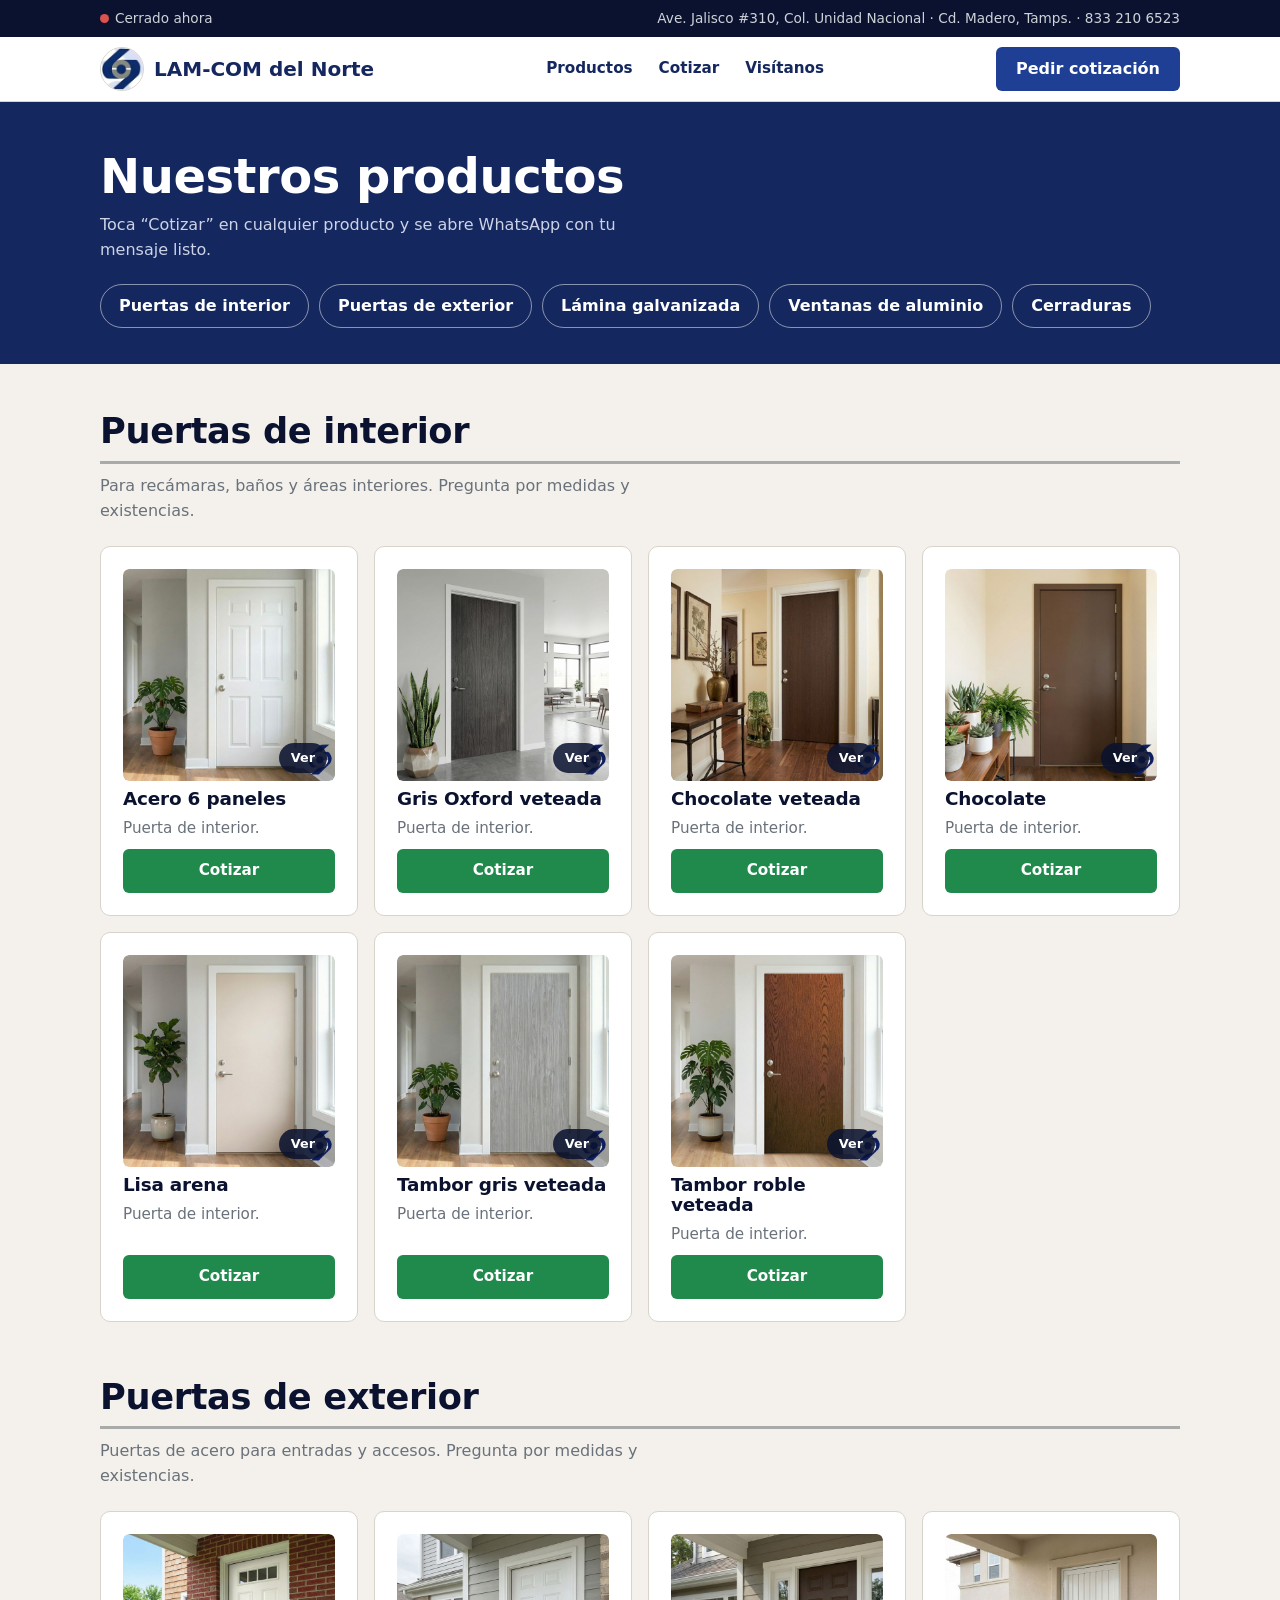
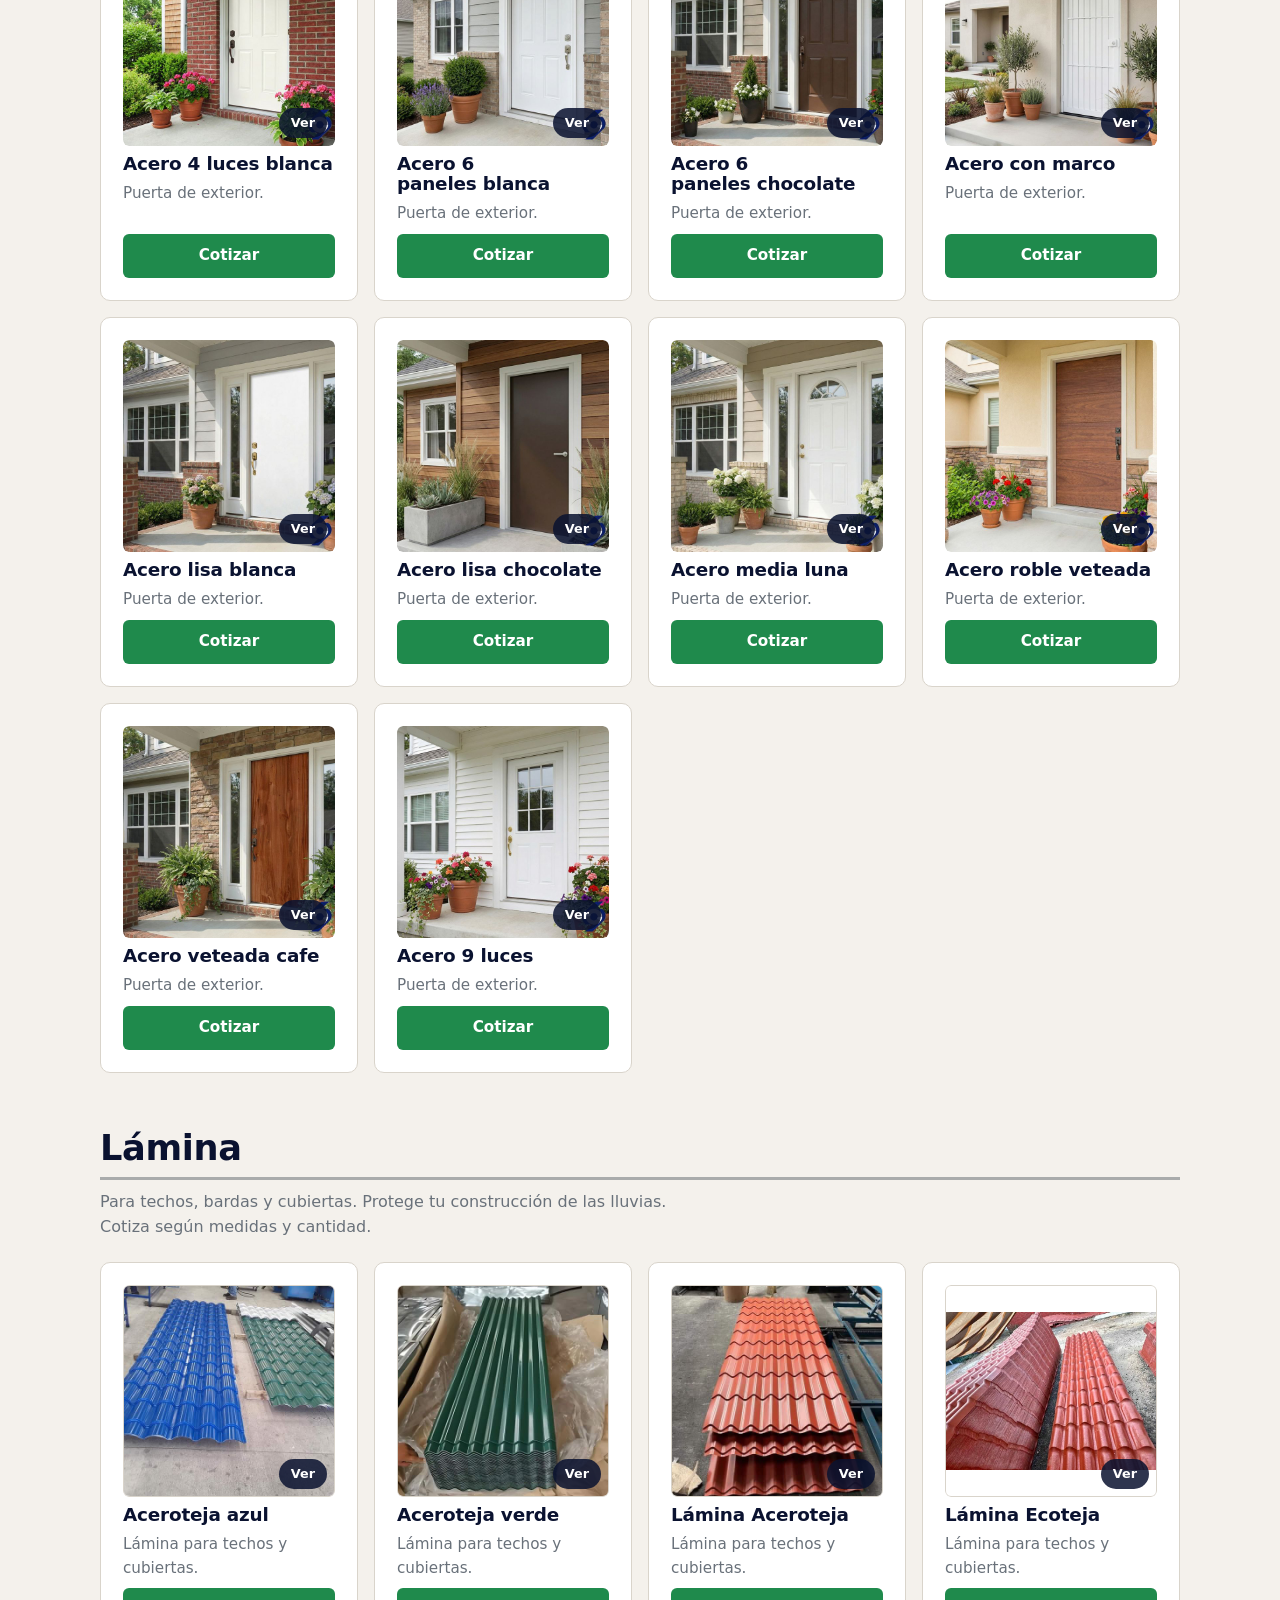
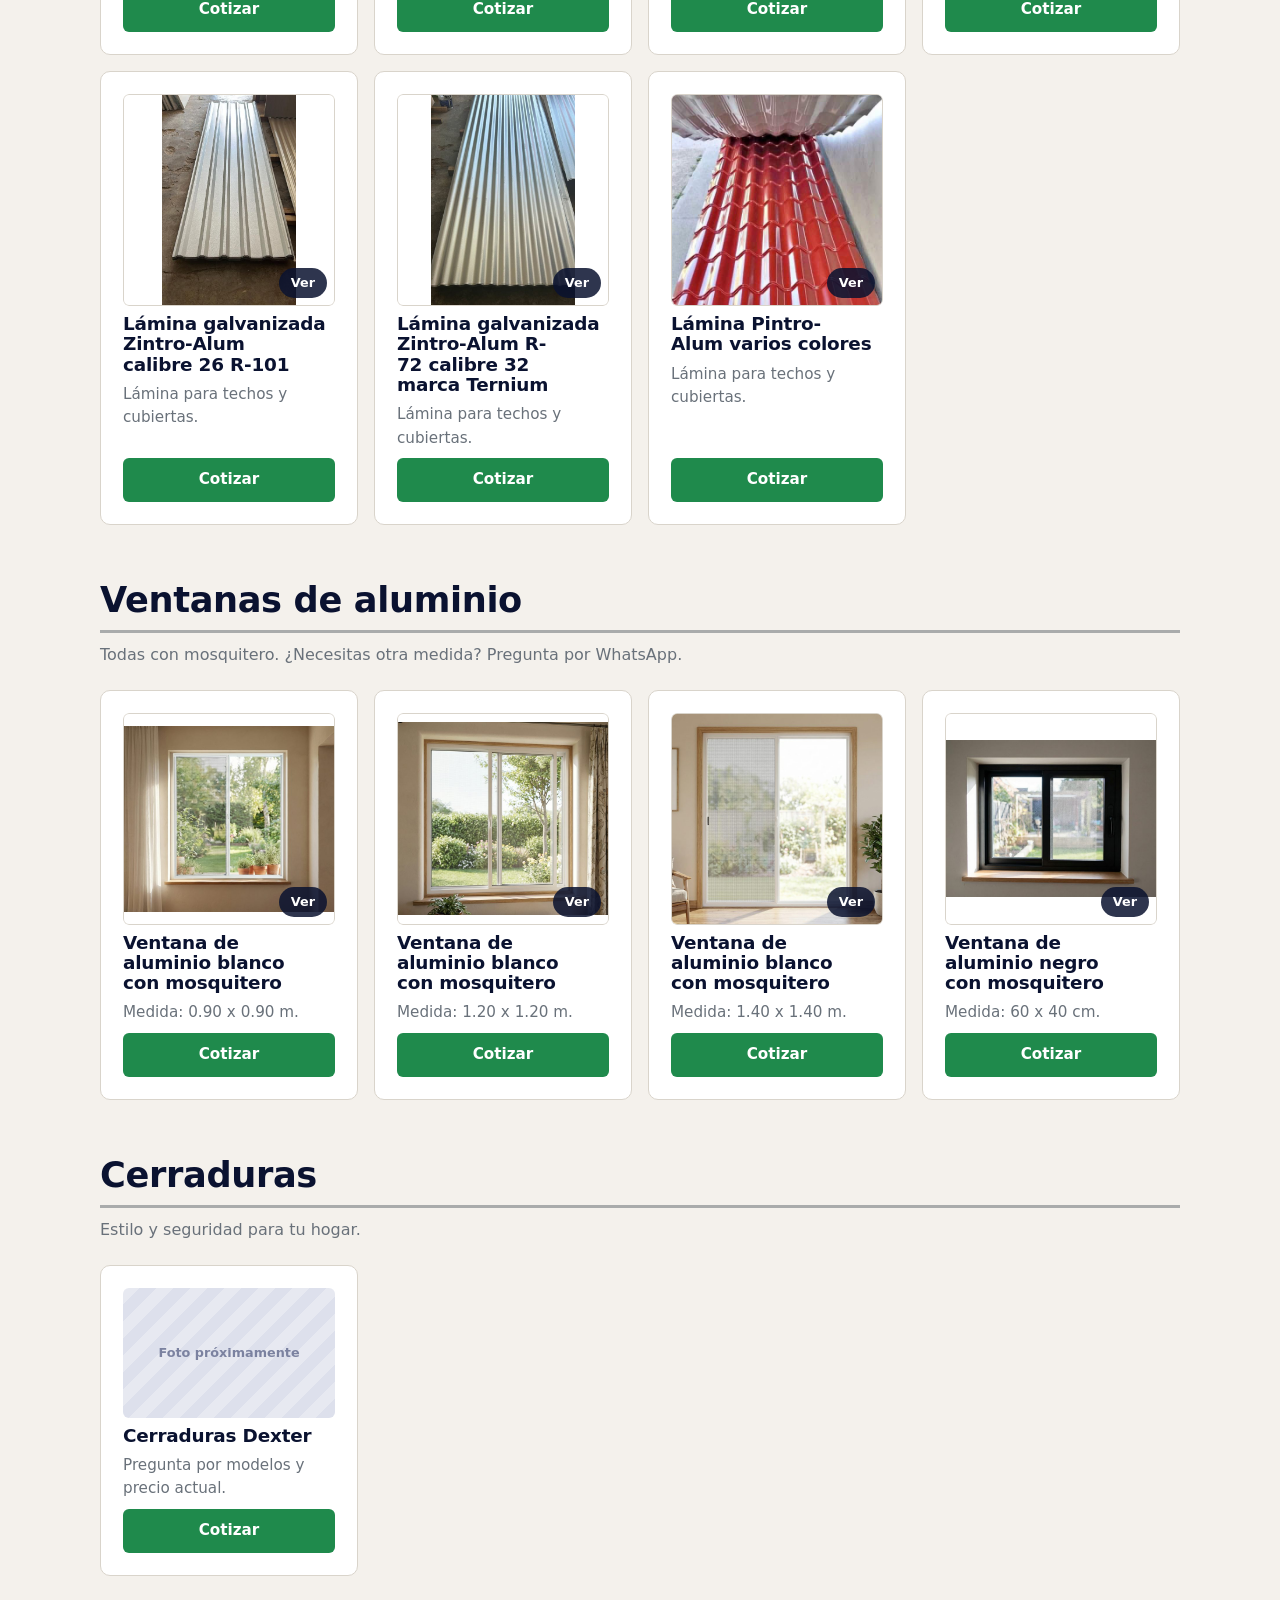
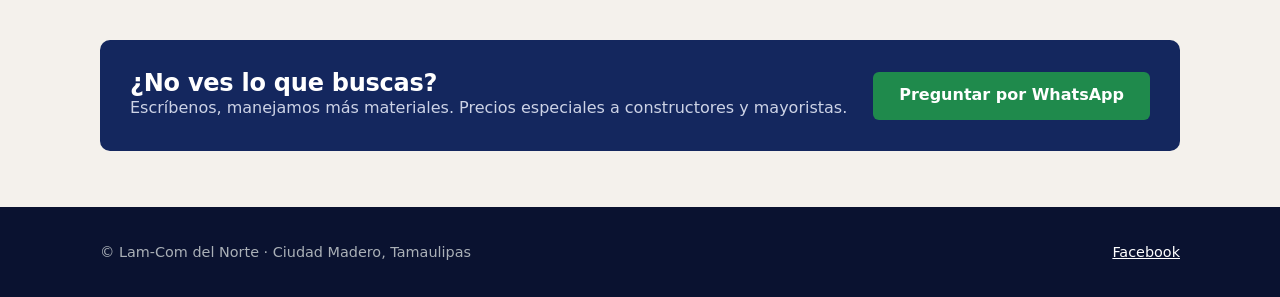
==== productos.html @ 5f3d5921 "Sitio Lam-Com del Norte" ====
<!DOCTYPE html>
<html lang="es">
<head>
<meta charset="utf-8">
<meta name="viewport" content="width=device-width, initial-scale=1">
<title>Productos | Lam-Com del Norte</title>
<meta name="theme-color" content="#14275e">
<link rel="icon" href="logo.jpg">
<link rel="stylesheet" href="style.css">
</head>
<body>
<div class="stick">
<div class="top"><div class="wrap">
  <span><span class="dot" id="dot"></span><span id="openTxt">Horario</span></span>
  <span>Ave. Jalisco #310, Col. Unidad Nacional · Cd. Madero, Tamps. · <a href="tel:+528332106523">833 210 6523</a></span>
</div></div>
<input type="checkbox" id="mt" class="mt" aria-hidden="true">
<header class="nav"><div class="wrap">
  <a class="logo" href="index.html"><img src="logo.jpg" alt="Logo Lam-Com del Norte"><span>LAM-COM del Norte</span></a>
  <label class="menu" for="mt" id="menu" role="button" tabindex="0" aria-label="Abrir menú">☰</label>
  <nav id="nav">
    <a href="productos.html">Productos</a>
    <a href="index.html#cotizar">Cotizar</a>
    <a href="index.html#visitanos">Visítanos</a>
  </nav>
  <a class="btn btn-or btn-sm" href="index.html#cotizar">Pedir cotización</a>
</div></header>
</div>
<main>
<div class="phead"><div class="wrap"><h1>Nuestros productos</h1><p>Toca “Cotizar” en cualquier producto y se abre WhatsApp con tu mensaje listo.</p><div class="chips"><a href="#puertas-interior">Puertas de interior</a><a href="#puertas-exterior">Puertas de exterior</a><a href="#lamina">Lámina galvanizada</a><a href="#ventanas">Ventanas de aluminio</a><a href="#cerraduras">Cerraduras</a></div></div></div>
<span id="puertas"></span>
<section class="cat" id="puertas-interior"><div class="wrap"><h2>Puertas de interior</h2><p>Para recámaras, baños y áreas interiores. Pregunta por medidas y existencias.</p><div class="items"><article class="it"><a class="zoom" href="img/interior-acero-6-paneles.jpg" aria-label="Ver foto grande"><img class="pic" src="img/interior-acero-6-paneles.jpg" alt="Puerta de interior Acero 6 paneles" loading="lazy" width="640" height="640"><span class="zoomtag">Ver</span></a><h3>Acero 6 paneles</h3><p>Puerta de interior.</p><a class="btn btn-wa" href="#" data-q="Puerta interior: Acero 6 paneles">Cotizar</a></article><article class="it"><a class="zoom" href="img/interior-gris-oxford-veteada.jpg" aria-label="Ver foto grande"><img class="pic" src="img/interior-gris-oxford-veteada.jpg" alt="Puerta de interior Gris Oxford veteada" loading="lazy" width="640" height="640"><span class="zoomtag">Ver</span></a><h3>Gris Oxford veteada</h3><p>Puerta de interior.</p><a class="btn btn-wa" href="#" data-q="Puerta interior: Gris Oxford veteada">Cotizar</a></article><article class="it"><a class="zoom" href="img/interior-chocolate-veteada.jpg" aria-label="Ver foto grande"><img class="pic" src="img/interior-chocolate-veteada.jpg" alt="Puerta de interior Chocolate veteada" loading="lazy" width="640" height="640"><span class="zoomtag">Ver</span></a><h3>Chocolate veteada</h3><p>Puerta de interior.</p><a class="btn btn-wa" href="#" data-q="Puerta interior: Chocolate veteada">Cotizar</a></article><article class="it"><a class="zoom" href="img/interior-chocolate.jpg" aria-label="Ver foto grande"><img class="pic" src="img/interior-chocolate.jpg" alt="Puerta de interior Chocolate" loading="lazy" width="640" height="640"><span class="zoomtag">Ver</span></a><h3>Chocolate</h3><p>Puerta de interior.</p><a class="btn btn-wa" href="#" data-q="Puerta interior: Chocolate">Cotizar</a></article><article class="it"><a class="zoom" href="img/interior-lisa-arena.jpg" aria-label="Ver foto grande"><img class="pic" src="img/interior-lisa-arena.jpg" alt="Puerta de interior Lisa arena" loading="lazy" width="640" height="640"><span class="zoomtag">Ver</span></a><h3>Lisa arena</h3><p>Puerta de interior.</p><a class="btn btn-wa" href="#" data-q="Puerta interior: Lisa arena">Cotizar</a></article><article class="it"><a class="zoom" href="img/interior-tambor-gris-veteada.jpg" aria-label="Ver foto grande"><img class="pic" src="img/interior-tambor-gris-veteada.jpg" alt="Puerta de interior Tambor gris veteada" loading="lazy" width="640" height="640"><span class="zoomtag">Ver</span></a><h3>Tambor gris veteada</h3><p>Puerta de interior.</p><a class="btn btn-wa" href="#" data-q="Puerta interior: Tambor gris veteada">Cotizar</a></article><article class="it"><a class="zoom" href="img/interior-tambor-roble-veteada.jpg" aria-label="Ver foto grande"><img class="pic" src="img/interior-tambor-roble-veteada.jpg" alt="Puerta de interior Tambor roble veteada" loading="lazy" width="640" height="640"><span class="zoomtag">Ver</span></a><h3>Tambor roble veteada</h3><p>Puerta de interior.</p><a class="btn btn-wa" href="#" data-q="Puerta interior: Tambor roble veteada">Cotizar</a></article></div></div></section>
<section class="cat" id="puertas-exterior"><div class="wrap"><h2>Puertas de exterior</h2><p>Puertas de acero para entradas y accesos. Pregunta por medidas y existencias.</p><div class="items"><article class="it"><a class="zoom" href="img/exterior-acero-4-luces-blanca.jpg" aria-label="Ver foto grande"><img class="pic" src="img/exterior-acero-4-luces-blanca.jpg" alt="Puerta de exterior Acero 4 luces blanca" loading="lazy" width="640" height="640"><span class="zoomtag">Ver</span></a><h3>Acero 4 luces blanca</h3><p>Puerta de exterior.</p><a class="btn btn-wa" href="#" data-q="Puerta exterior: Acero 4 luces blanca">Cotizar</a></article><article class="it"><a class="zoom" href="img/exterior-acero-6-paneles-blanca.jpg" aria-label="Ver foto grande"><img class="pic" src="img/exterior-acero-6-paneles-blanca.jpg" alt="Puerta de exterior Acero 6 paneles blanca" loading="lazy" width="640" height="640"><span class="zoomtag">Ver</span></a><h3>Acero 6 paneles blanca</h3><p>Puerta de exterior.</p><a class="btn btn-wa" href="#" data-q="Puerta exterior: Acero 6 paneles blanca">Cotizar</a></article><article class="it"><a class="zoom" href="img/exterior-acero-6-paneles-chocolate.jpg" aria-label="Ver foto grande"><img class="pic" src="img/exterior-acero-6-paneles-chocolate.jpg" alt="Puerta de exterior Acero 6 paneles chocolate" loading="lazy" width="640" height="640"><span class="zoomtag">Ver</span></a><h3>Acero 6 paneles chocolate</h3><p>Puerta de exterior.</p><a class="btn btn-wa" href="#" data-q="Puerta exterior: Acero 6 paneles chocolate">Cotizar</a></article><article class="it"><a class="zoom" href="img/exterior-acero-con-marco.jpg" aria-label="Ver foto grande"><img class="pic" src="img/exterior-acero-con-marco.jpg" alt="Puerta de exterior Acero con marco" loading="lazy" width="640" height="640"><span class="zoomtag">Ver</span></a><h3>Acero con marco</h3><p>Puerta de exterior.</p><a class="btn btn-wa" href="#" data-q="Puerta exterior: Acero con marco">Cotizar</a></article><article class="it"><a class="zoom" href="img/exterior-acero-lisa-blanca.jpg" aria-label="Ver foto grande"><img class="pic" src="img/exterior-acero-lisa-blanca.jpg" alt="Puerta de exterior Acero lisa blanca" loading="lazy" width="640" height="640"><span class="zoomtag">Ver</span></a><h3>Acero lisa blanca</h3><p>Puerta de exterior.</p><a class="btn btn-wa" href="#" data-q="Puerta exterior: Acero lisa blanca">Cotizar</a></article><article class="it"><a class="zoom" href="img/exterior-acero-lisa-chocolate.jpg" aria-label="Ver foto grande"><img class="pic" src="img/exterior-acero-lisa-chocolate.jpg" alt="Puerta de exterior Acero lisa chocolate" loading="lazy" width="640" height="640"><span class="zoomtag">Ver</span></a><h3>Acero lisa chocolate</h3><p>Puerta de exterior.</p><a class="btn btn-wa" href="#" data-q="Puerta exterior: Acero lisa chocolate">Cotizar</a></article><article class="it"><a class="zoom" href="img/exterior-acero-media-luna.jpg" aria-label="Ver foto grande"><img class="pic" src="img/exterior-acero-media-luna.jpg" alt="Puerta de exterior Acero media luna" loading="lazy" width="640" height="640"><span class="zoomtag">Ver</span></a><h3>Acero media luna</h3><p>Puerta de exterior.</p><a class="btn btn-wa" href="#" data-q="Puerta exterior: Acero media luna">Cotizar</a></article><article class="it"><a class="zoom" href="img/exterior-acero-roble-veteada.jpg" aria-label="Ver foto grande"><img class="pic" src="img/exterior-acero-roble-veteada.jpg" alt="Puerta de exterior Acero roble veteada" loading="lazy" width="640" height="640"><span class="zoomtag">Ver</span></a><h3>Acero roble veteada</h3><p>Puerta de exterior.</p><a class="btn btn-wa" href="#" data-q="Puerta exterior: Acero roble veteada">Cotizar</a></article><article class="it"><a class="zoom" href="img/exterior-acero-veteada-cafe.jpg" aria-label="Ver foto grande"><img class="pic" src="img/exterior-acero-veteada-cafe.jpg" alt="Puerta de exterior Acero veteada cafe" loading="lazy" width="640" height="640"><span class="zoomtag">Ver</span></a><h3>Acero veteada cafe</h3><p>Puerta de exterior.</p><a class="btn btn-wa" href="#" data-q="Puerta exterior: Acero veteada cafe">Cotizar</a></article><article class="it"><a class="zoom" href="img/exterior-acero-9-luces.jpg" aria-label="Ver foto grande"><img class="pic" src="img/exterior-acero-9-luces.jpg" alt="Puerta de exterior Acero 9 luces" loading="lazy" width="640" height="640"><span class="zoomtag">Ver</span></a><h3>Acero 9 luces</h3><p>Puerta de exterior.</p><a class="btn btn-wa" href="#" data-q="Puerta exterior: Acero 9 luces">Cotizar</a></article></div></div></section>
<section class="cat" id="lamina"><div class="wrap"><h2>Lámina</h2><p>Para techos, bardas y cubiertas. Protege tu construcción de las lluvias. Cotiza según medidas y cantidad.</p><div class="items"><article class="it"><a class="zoom" href="img/lamina-aceroteja-azul.jpg" aria-label="Ver foto grande"><img class="pic fit" src="img/lamina-aceroteja-azul.jpg" alt="Aceroteja azul" loading="lazy"><span class="zoomtag">Ver</span></a><h3>Aceroteja azul</h3><p>Lámina para techos y cubiertas.</p><a class="btn btn-wa" href="#" data-q="Aceroteja azul">Cotizar</a></article><article class="it"><a class="zoom" href="img/lamina-aceroteja-verde.jpg" aria-label="Ver foto grande"><img class="pic fit" src="img/lamina-aceroteja-verde.jpg" alt="Aceroteja verde" loading="lazy"><span class="zoomtag">Ver</span></a><h3>Aceroteja verde</h3><p>Lámina para techos y cubiertas.</p><a class="btn btn-wa" href="#" data-q="Aceroteja verde">Cotizar</a></article><article class="it"><a class="zoom" href="img/lamina-lamina-aceroteja.jpg" aria-label="Ver foto grande"><img class="pic fit" src="img/lamina-lamina-aceroteja.jpg" alt="Lámina Aceroteja" loading="lazy"><span class="zoomtag">Ver</span></a><h3>Lámina Aceroteja</h3><p>Lámina para techos y cubiertas.</p><a class="btn btn-wa" href="#" data-q="Lámina Aceroteja">Cotizar</a></article><article class="it"><a class="zoom" href="img/lamina-lamina-ecoteja.jpg" aria-label="Ver foto grande"><img class="pic fit" src="img/lamina-lamina-ecoteja.jpg" alt="Lámina Ecoteja" loading="lazy"><span class="zoomtag">Ver</span></a><h3>Lámina Ecoteja</h3><p>Lámina para techos y cubiertas.</p><a class="btn btn-wa" href="#" data-q="Lámina Ecoteja">Cotizar</a></article><article class="it"><a class="zoom" href="img/lamina-galvanizada-zintro-alum-cal-26-r101.jpg" aria-label="Ver foto grande"><img class="pic fit" src="img/lamina-galvanizada-zintro-alum-cal-26-r101.jpg" alt="Lámina galvanizada Zintro-Alum calibre 26 R-101" loading="lazy"><span class="zoomtag">Ver</span></a><h3>Lámina galvanizada Zintro-Alum calibre 26 R-101</h3><p>Lámina para techos y cubiertas.</p><a class="btn btn-wa" href="#" data-q="Lámina galvanizada Zintro-Alum calibre 26 R-101">Cotizar</a></article><article class="it"><a class="zoom" href="img/lamina-galvanizada-zintro-alum-r72-cal-32-ternium.jpg" aria-label="Ver foto grande"><img class="pic fit" src="img/lamina-galvanizada-zintro-alum-r72-cal-32-ternium.jpg" alt="Lámina galvanizada Zintro-Alum R-72 calibre 32 marca Ternium" loading="lazy"><span class="zoomtag">Ver</span></a><h3>Lámina galvanizada Zintro-Alum R-72 calibre 32 marca Ternium</h3><p>Lámina para techos y cubiertas.</p><a class="btn btn-wa" href="#" data-q="Lámina galvanizada Zintro-Alum R-72 calibre 32 marca Ternium">Cotizar</a></article><article class="it"><a class="zoom" href="img/lamina-pintro-alum-varios-colores.jpg" aria-label="Ver foto grande"><img class="pic fit" src="img/lamina-pintro-alum-varios-colores.jpg" alt="Lámina Pintro-Alum varios colores" loading="lazy"><span class="zoomtag">Ver</span></a><h3>Lámina Pintro-Alum varios colores</h3><p>Lámina para techos y cubiertas.</p><a class="btn btn-wa" href="#" data-q="Lámina Pintro-Alum varios colores">Cotizar</a></article></div></div></section>
<section class="cat" id="ventanas"><div class="wrap"><h2>Ventanas de aluminio</h2><p>Todas con mosquitero. ¿Necesitas otra medida? Pregunta por WhatsApp.</p><div class="items"><article class="it"><a class="zoom" href="img/ventana-blanco-090.jpg" aria-label="Ver foto grande"><img class="pic fit" src="img/ventana-blanco-090.jpg" alt="Ventana de aluminio blanco con mosquitero 0.90 x 0.90 m" loading="lazy"><span class="zoomtag">Ver</span></a><h3>Ventana de aluminio blanco con mosquitero</h3><p>Medida: 0.90 x 0.90 m.</p><a class="btn btn-wa" href="#" data-q="Ventana de aluminio blanco con mosquitero (0.90 x 0.90 m)">Cotizar</a></article><article class="it"><a class="zoom" href="img/ventana-blanco-120.jpg" aria-label="Ver foto grande"><img class="pic fit" src="img/ventana-blanco-120.jpg" alt="Ventana de aluminio blanco con mosquitero 1.20 x 1.20 m" loading="lazy"><span class="zoomtag">Ver</span></a><h3>Ventana de aluminio blanco con mosquitero</h3><p>Medida: 1.20 x 1.20 m.</p><a class="btn btn-wa" href="#" data-q="Ventana de aluminio blanco con mosquitero (1.20 x 1.20 m)">Cotizar</a></article><article class="it"><a class="zoom" href="img/ventana-blanco-140.jpg" aria-label="Ver foto grande"><img class="pic fit" src="img/ventana-blanco-140.jpg" alt="Ventana de aluminio blanco con mosquitero 1.40 x 1.40 m" loading="lazy"><span class="zoomtag">Ver</span></a><h3>Ventana de aluminio blanco con mosquitero</h3><p>Medida: 1.40 x 1.40 m.</p><a class="btn btn-wa" href="#" data-q="Ventana de aluminio blanco con mosquitero (1.40 x 1.40 m)">Cotizar</a></article><article class="it"><a class="zoom" href="img/ventana-negro-60x40.jpg" aria-label="Ver foto grande"><img class="pic fit" src="img/ventana-negro-60x40.jpg" alt="Ventana de aluminio negro con mosquitero 60 x 40 cm" loading="lazy"><span class="zoomtag">Ver</span></a><h3>Ventana de aluminio negro con mosquitero</h3><p>Medida: 60 x 40 cm.</p><a class="btn btn-wa" href="#" data-q="Ventana de aluminio negro con mosquitero (60 x 40 cm)">Cotizar</a></article></div></div></section>
<section class="cat" id="cerraduras"><div class="wrap"><h2>Cerraduras</h2><p>Estilo y seguridad para tu hogar.</p><div class="items"><article class="it"><div class="ph">Foto próximamente</div><h3>Cerraduras Dexter</h3><p>Pregunta por modelos y precio actual.</p><a class="btn btn-wa" href="#" data-q="cerraduras Dexter">Cotizar</a></article></div></div></section>

<div class="wrap"><div class="callout"><div><h2>¿No ves lo que buscas?</h2><p style="color:#cdd3e6">Escríbenos, manejamos más materiales. Precios especiales a constructores y mayoristas.</p></div><a class="btn btn-wa" href="#" data-q="un material que no vi en la página">Preguntar por WhatsApp</a></div></div>
</main>
<footer><div class="wrap"><span>© Lam-Com del Norte · Ciudad Madero, Tamaulipas</span><span><a href="https://www.facebook.com/LamComDelNorte" target="_blank" rel="noopener">Facebook</a></span></div></footer>
<a class="btn btn-wa fab" href="#" data-q="material">WhatsApp</a>
<script>
const WA="528332106523";
const wa=t=>`https://wa.me/${WA}?text=${encodeURIComponent(t)}`;
const mt=document.getElementById("mt");document.querySelectorAll("#nav a").forEach(l=>l.onclick=()=>{mt.checked=false});
(function(){const H=[null,[8.5,18.5],[8.5,18.5],[8.5,18.5],[8.5,18.5],[8.5,18.5],[8,15.5]];
const now=new Date(new Date().toLocaleString("en-US",{timeZone:"America/Matamoros"}));
const a=H[now.getDay()],t=now.getHours()+now.getMinutes()/60,open=a&&t>=a[0]&&t<a[1];
document.getElementById("dot").className="dot "+(open?"on":"off");
document.getElementById("openTxt").textContent=open?"Abierto ahora":"Cerrado ahora";})();
document.querySelectorAll("[data-q]").forEach(b=>b.href=wa("Hola, me gustaría cotizar: "+b.dataset.q+"."));
</script>
<div class="lb" id="lb" hidden role="dialog" aria-modal="true" aria-label="Detalle del producto">
  <div class="lb-box">
    <button class="lb-x" id="lbx" aria-label="Cerrar">✕</button>
    <button class="lb-n lb-p" id="lbp" aria-label="Anterior">‹</button>
    <img id="lbi" alt="">
    <button class="lb-n lb-nx" id="lbn" aria-label="Siguiente">›</button>
    <div class="lb-info"><h3 id="lbt"></h3><p id="lbd"></p><a class="btn btn-wa" id="lbq" href="#">Cotizar por WhatsApp</a></div>
  </div>
</div>
<script>
(function(){
const cards=[...document.querySelectorAll(".it")].filter(c=>c.querySelector(".zoom")),lb=document.getElementById("lb");let i=0;
const show=n=>{i=(n+cards.length)%cards.length;const c=cards[i],img=c.querySelector("img");
  document.getElementById("lbi").src=img.src;document.getElementById("lbi").alt=img.alt;
  document.getElementById("lbt").textContent=c.querySelector("h3").textContent;
  document.getElementById("lbd").textContent=c.querySelector("p").textContent;
  document.getElementById("lbq").href=c.querySelector(".btn").href;lb.hidden=false;document.body.style.overflow="hidden";};
const close=()=>{lb.hidden=true;document.body.style.overflow=""};
cards.forEach((c,n)=>{c.querySelector(".zoom").addEventListener("click",e=>{e.preventDefault();show(n)});c.querySelector("h3").style.cursor="pointer";c.querySelector("h3").addEventListener("click",()=>show(n))});
document.getElementById("lbx").onclick=close;document.getElementById("lbp").onclick=()=>show(i-1);document.getElementById("lbn").onclick=()=>show(i+1);
lb.addEventListener("click",e=>{if(e.target===lb)close()});
document.addEventListener("keydown",e=>{if(lb.hidden)return;if(e.key==="Escape")close();if(e.key==="ArrowLeft")show(i-1);if(e.key==="ArrowRight")show(i+1)});
})();
</script>
</body>
</html>
---- style.css ----
:root{
  --ink:#0a1230; --steel:#14275e; --steel-2:#1d3a86; --paper:#f4f1ec; --white:#fff;
  --orange:#1f3f94; --orange-d:#162f75; --silver:#a9abab; --muted:#69717a; --line:#d9d4cb; --green:#1f8a4c;
  --font:"Bahnschrift","Segoe UI Semibold","Trebuchet MS",system-ui,sans-serif;
  --body:"Segoe UI",system-ui,-apple-system,Roboto,sans-serif;
}
*{box-sizing:border-box;margin:0;padding:0}
html{scroll-behavior:smooth}
body{font-family:var(--body);color:var(--ink);background:var(--paper);line-height:1.55;-webkit-font-smoothing:antialiased}
a{color:inherit}
.wrap{max-width:1120px;margin:0 auto;padding:0 20px}
h1,h2,h3{font-family:var(--font);line-height:1.1;letter-spacing:-.01em;text-wrap:balance}
:focus-visible{outline:3px solid var(--orange);outline-offset:3px}

/* barra superior */
.top{background:var(--ink);color:#cfd3d8;font-size:.85rem}
.top .wrap{display:flex;justify-content:space-between;gap:12px;padding-top:8px;padding-bottom:8px;flex-wrap:wrap}
.top a{text-decoration:none}
.dot{display:inline-block;width:9px;height:9px;border-radius:50%;background:#888;margin-right:6px}
.dot.on{background:#35c76f}.dot.off{background:#d9534f}

.stick{position:sticky;top:0;z-index:20}
header.nav{position:relative;background:var(--white);border-bottom:1px solid var(--line)}
.nav .wrap{display:flex;align-items:center;justify-content:space-between;height:64px}
.logo{font-family:var(--font);font-weight:800;font-size:1.25rem;text-decoration:none;display:flex;align-items:center;gap:10px}
.logo img{width:44px;height:44px;border-radius:50%;object-fit:cover;border:1px solid var(--line)}
.logo span{color:var(--steel)}
.nav nav{display:flex;gap:26px}
.nav nav a{text-decoration:none;font-weight:600;font-size:.95rem;color:var(--steel)}
.nav nav a:hover{color:var(--orange)}
.btn{display:inline-flex;align-items:center;justify-content:center;gap:8px;min-height:48px;padding:0 24px;border-radius:6px;font-weight:700;text-decoration:none;border:2px solid transparent;cursor:pointer;font-size:1rem;font-family:var(--body);transition:transform .15s,background .15s}
.btn:hover{transform:translateY(-2px)}
.btn-or{background:var(--orange);color:#fff}.btn-or:hover{background:var(--orange-d)}
.btn-wa{background:var(--green);color:#fff}
.btn-ghost{border-color:#fff;color:#fff}
.btn-sm{min-height:44px;padding:0 18px}
.mt{position:absolute;opacity:0;pointer-events:none}
.menu{display:none;align-items:center;justify-content:center;background:none;border:0;font-size:1.7rem;min-width:44px;min-height:44px;cursor:pointer}

/* hero */
.hero{background:var(--steel);color:#fff;position:relative;overflow:hidden}
.hero::before{content:"";position:absolute;inset:0;background:
  repeating-linear-gradient(90deg,transparent 0 46px,rgba(255,255,255,.05) 46px 48px)}
.hero .wrap{position:relative;display:grid;grid-template-columns:1.15fr .85fr;gap:40px;align-items:center;padding-top:72px;padding-bottom:72px}
.eyebrow{color:#b9c4ea;font-weight:700;letter-spacing:.12em;text-transform:uppercase;font-size:.8rem;margin-bottom:14px}
.hero h1{font-size:clamp(2.2rem,5.2vw,3.7rem);font-weight:800}
.hero h1 em{font-style:normal;color:#c9cbcc}
.hero p.lead{margin:18px 0 28px;font-size:1.12rem;color:#d6dadf;max-width:46ch}
.cta{display:flex;gap:12px;flex-wrap:wrap}
.card-info{background:var(--white);color:var(--ink);border-radius:10px;padding:26px;box-shadow:0 20px 50px rgba(0,0,0,.35)}
.card-info h2{font-size:1.2rem;margin-bottom:6px}
.card-info .status{font-weight:700;margin-bottom:14px}
.hrs{list-style:none;font-size:.95rem}
.hrs li{display:flex;justify-content:space-between;padding:7px 0;border-bottom:1px dashed var(--line)}
.hrs li.today{font-weight:800;color:var(--orange-d)}
.hrs li:last-child{border:0}

/* franja mayoreo */
.band{background:var(--orange);color:#fff;border-top:4px solid var(--silver)}
.band .wrap{display:flex;justify-content:space-between;align-items:center;gap:20px;padding-top:20px;padding-bottom:20px;flex-wrap:wrap}
.band strong{font-family:var(--font);font-size:1.25rem}

section{padding:76px 0;scroll-margin-top:110px}
.sec-h{max-width:640px;margin-bottom:38px}
.sec-h h2{font-size:clamp(1.8rem,3.6vw,2.5rem)}
.sec-h p{color:var(--muted);margin-top:10px}

/* productos */
.prods{display:grid;grid-template-columns:repeat(6,1fr);gap:16px}
.p{background:var(--white);border:1px solid var(--line);border-radius:10px;padding:26px;display:flex;flex-direction:column;gap:10px;transition:box-shadow .2s,transform .2s}
.p:hover{box-shadow:0 14px 30px rgba(0,0,0,.1);transform:translateY(-3px)}
.p h3{font-size:1.35rem}
.p p{color:var(--muted);font-size:.97rem}
.p .tag{margin-top:auto;font-weight:700;color:var(--orange-d);font-size:.9rem}
.p.big{grid-column:span 3;background:var(--steel);color:#fff;border:0}
.p.big p{color:#cdd2d8}.p.big .tag{color:#c9d3f2}
.p.mid{grid-column:span 3}
.p.sm{grid-column:span 2}

/* cotizador */
.quote{background:var(--ink);color:#fff}
.quote .grid{display:grid;grid-template-columns:1fr 1fr;gap:48px;align-items:start}
.quote h2{font-size:clamp(1.8rem,3.6vw,2.5rem)}
.quote p.s{color:#b9bfc6;margin-top:12px;max-width:42ch}
form{background:var(--white);color:var(--ink);padding:26px;border-radius:10px;display:grid;gap:14px}
label{font-weight:700;font-size:.9rem;display:grid;gap:6px}
input,select,textarea{font:inherit;padding:12px;border:1.5px solid var(--line);border-radius:6px;min-height:46px;background:#fff;width:100%}
textarea{resize:vertical;min-height:90px}
input:focus,select:focus,textarea:focus{border-color:var(--orange);outline:none}
.note{font-size:.82rem;color:var(--muted)}

/* ubicación */
.loc{display:grid;grid-template-columns:.9fr 1.1fr;gap:34px}
.loc address{font-style:normal;font-size:1.1rem;margin:14px 0}
.loc .lines a{display:block;font-family:var(--font);font-size:1.5rem;font-weight:700;text-decoration:none;color:var(--orange-d)}
.map{border-radius:10px;overflow:hidden;border:1px solid var(--line);min-height:320px;background:#e5e1d8}
.map iframe{width:100%;height:100%;min-height:320px;border:0;display:block}

footer{background:var(--ink);color:#aab0b7;padding:34px 0;font-size:.9rem}
footer .wrap{display:flex;justify-content:space-between;gap:16px;flex-wrap:wrap}
footer a{color:#fff}

.fab{position:fixed;right:16px;bottom:16px;z-index:30;display:none}

@media (max-width:860px){
  .nav nav{display:none;position:absolute;top:100%;left:0;right:0;background:#fff;flex-direction:column;gap:0;border-bottom:1px solid var(--line)}
  .nav nav.open,#mt:checked ~ .nav nav{display:flex}
  .nav nav a{padding:16px 20px;border-top:1px solid var(--line)}
  .menu{display:flex}
  .nav .btn-sm{display:none}
  .hero .wrap,.quote .grid,.loc{grid-template-columns:1fr}
  .hero .wrap{padding-top:44px;padding-bottom:44px}
  .p.big,.p.mid,.p.sm{grid-column:span 6}
  section{padding:54px 0}
  .fab{display:block}
  .top .wrap>span:last-child{display:none}
  section{scroll-margin-top:100px}
  body{padding-bottom:70px}
}
@media (prefers-reduced-motion:reduce){*{transition:none!important;scroll-behavior:auto!important}}

/* página de productos */
.phead{background:var(--steel);color:#fff;padding:48px 0 36px}
.phead h1{font-size:clamp(2rem,5vw,3rem)}
.phead p{color:#cdd3e6;margin-top:10px;max-width:56ch}
.chips{display:flex;gap:10px;flex-wrap:wrap;margin-top:22px}
.chips a{min-height:44px;display:inline-flex;align-items:center;padding:0 18px;border:1.5px solid rgba(255,255,255,.5);border-radius:99px;color:#fff;text-decoration:none;font-weight:600}
.chips a:hover{background:#fff;color:var(--steel)}
.cat{padding:48px 0 8px;scroll-margin-top:110px}
.cat h2{font-size:clamp(1.6rem,3.4vw,2.2rem);margin-bottom:6px;padding-bottom:10px;border-bottom:3px solid var(--silver)}
.cat>.wrap>p{color:var(--muted);margin:10px 0 22px;max-width:60ch}
.items{display:grid;grid-template-columns:repeat(auto-fill,minmax(250px,1fr));gap:16px}
.it{background:#fff;border:1px solid var(--line);border-radius:10px;padding:22px;display:flex;flex-direction:column;gap:8px}
.it h3{font-size:1.15rem}
.it p{color:var(--muted);font-size:.95rem}
.it .btn{margin-top:auto;min-height:44px;font-size:.95rem}
.ph{height:130px;border-radius:6px;background:repeating-linear-gradient(135deg,#e7e9f1 0 12px,#dde0ec 12px 24px);display:grid;place-items:center;color:#7b82a0;font-size:.8rem;font-weight:600}
.callout{margin:56px 0;background:var(--steel);color:#fff;border-radius:10px;padding:30px;display:flex;justify-content:space-between;gap:18px;align-items:center;flex-wrap:wrap}
.callout h2{font-size:1.5rem}
a.p{text-decoration:none;color:inherit}

.pic{width:100%;height:auto;aspect-ratio:1/1;object-fit:cover;border-radius:6px;background:#e7e9f1;display:block}

@media(min-width:861px){.prods .p.sm{grid-column:span 3}}
.pic.fit{object-fit:contain;background:#fff;border:1px solid var(--line)}

.zoom{position:relative;display:block;border-radius:6px;overflow:hidden;cursor:zoom-in}
.zoomtag{position:absolute;right:8px;bottom:8px;background:rgba(10,18,48,.85);color:#fff;font-size:.8rem;font-weight:700;padding:5px 12px;border-radius:99px}
.zoom:hover .pic{transform:scale(1.04)}.pic{transition:transform .25s}
.it h3:hover{color:var(--orange)}
.lb{position:fixed;inset:0;z-index:100;background:rgba(6,10,28,.88);display:flex;align-items:center;justify-content:center;padding:14px}
.lb[hidden]{display:none}
.lb-box{position:relative;background:#fff;border-radius:12px;max-width:560px;width:100%;max-height:94vh;overflow:auto;display:grid}
.lb-box img{width:100%;max-height:60vh;object-fit:contain;background:#fff;display:block}
.lb-info{padding:18px 20px 22px;display:grid;gap:8px;border-top:1px solid var(--line)}
.lb-info h3{font-size:1.3rem}.lb-info p{color:var(--muted)}
.lb-x{position:absolute;top:10px;right:10px;z-index:2;width:44px;height:44px;border-radius:50%;border:0;background:var(--steel);color:#fff;font-size:1.1rem;cursor:pointer}
.lb-n{position:absolute;top:calc(30vh - 24px);z-index:2;width:44px;height:48px;border:0;background:rgba(20,39,94,.85);color:#fff;font-size:1.8rem;cursor:pointer;border-radius:8px}
.lb-p{left:8px}.lb-nx{right:8px}
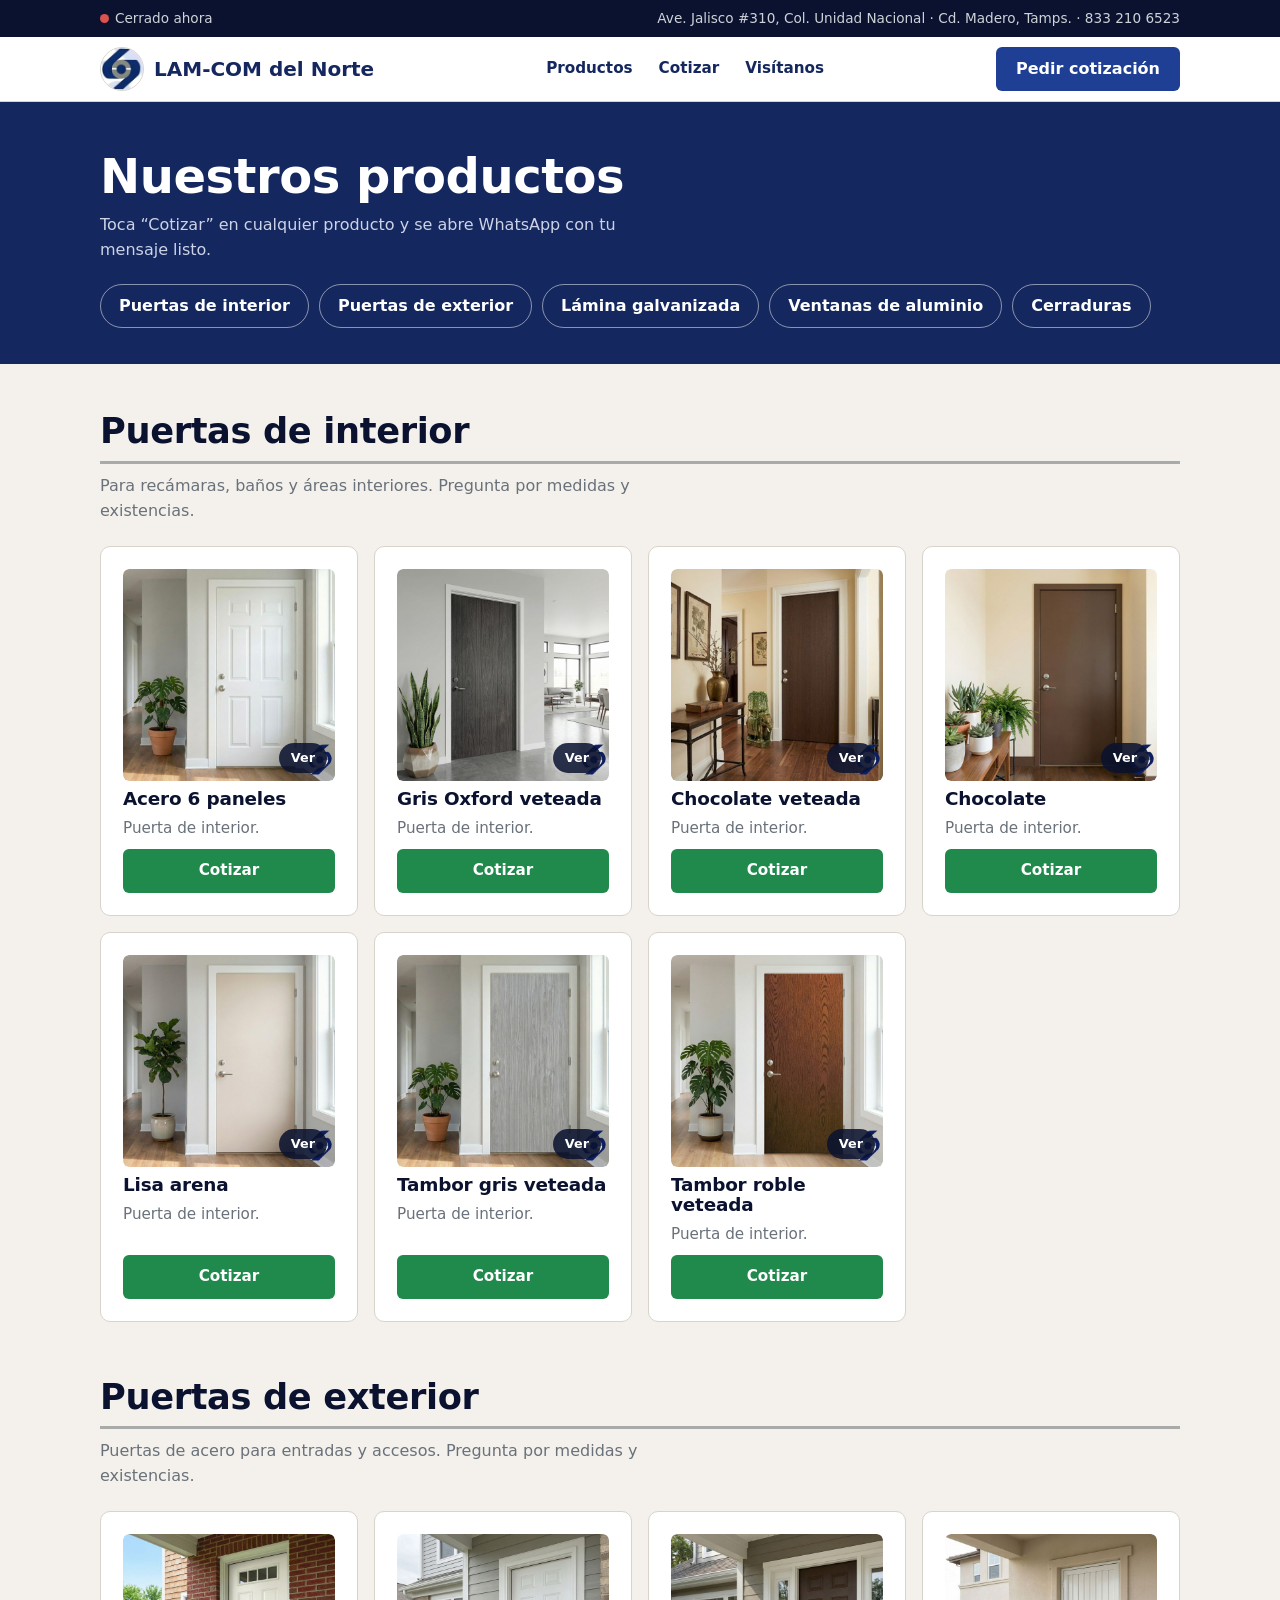
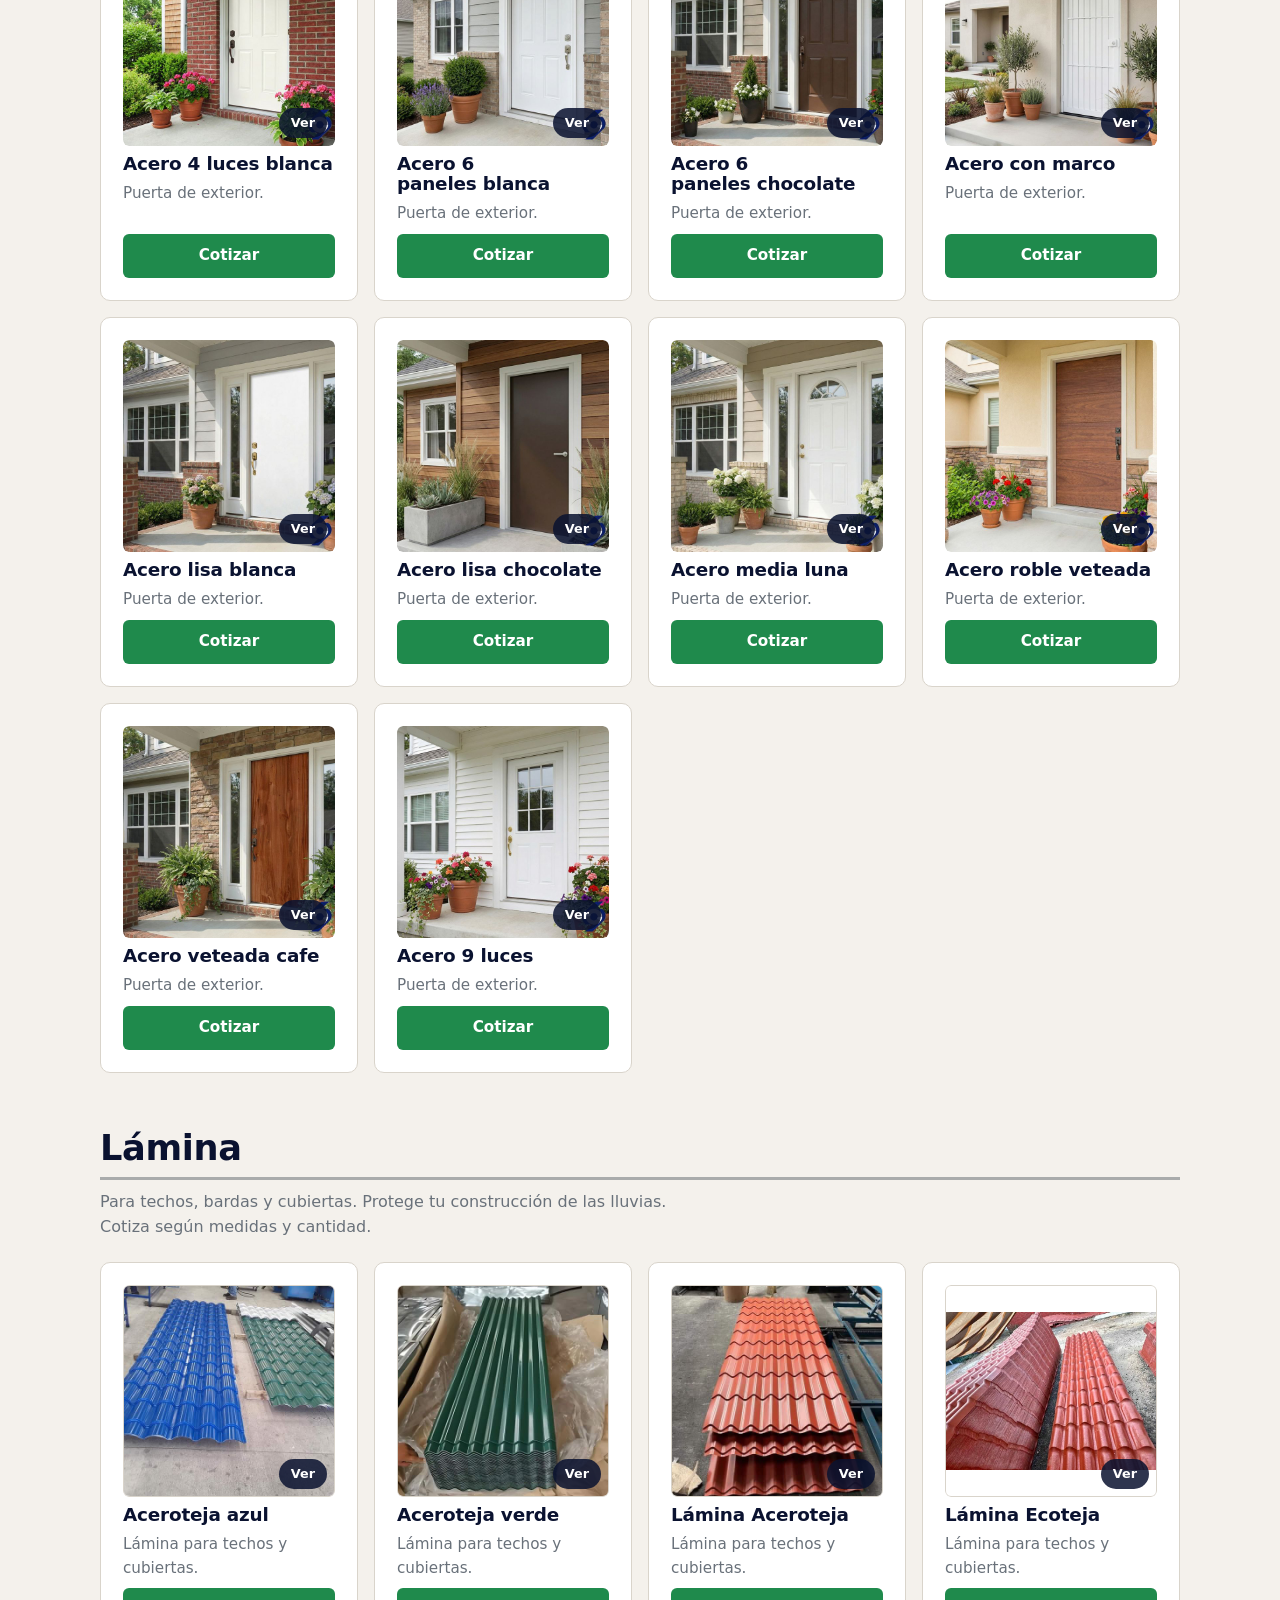
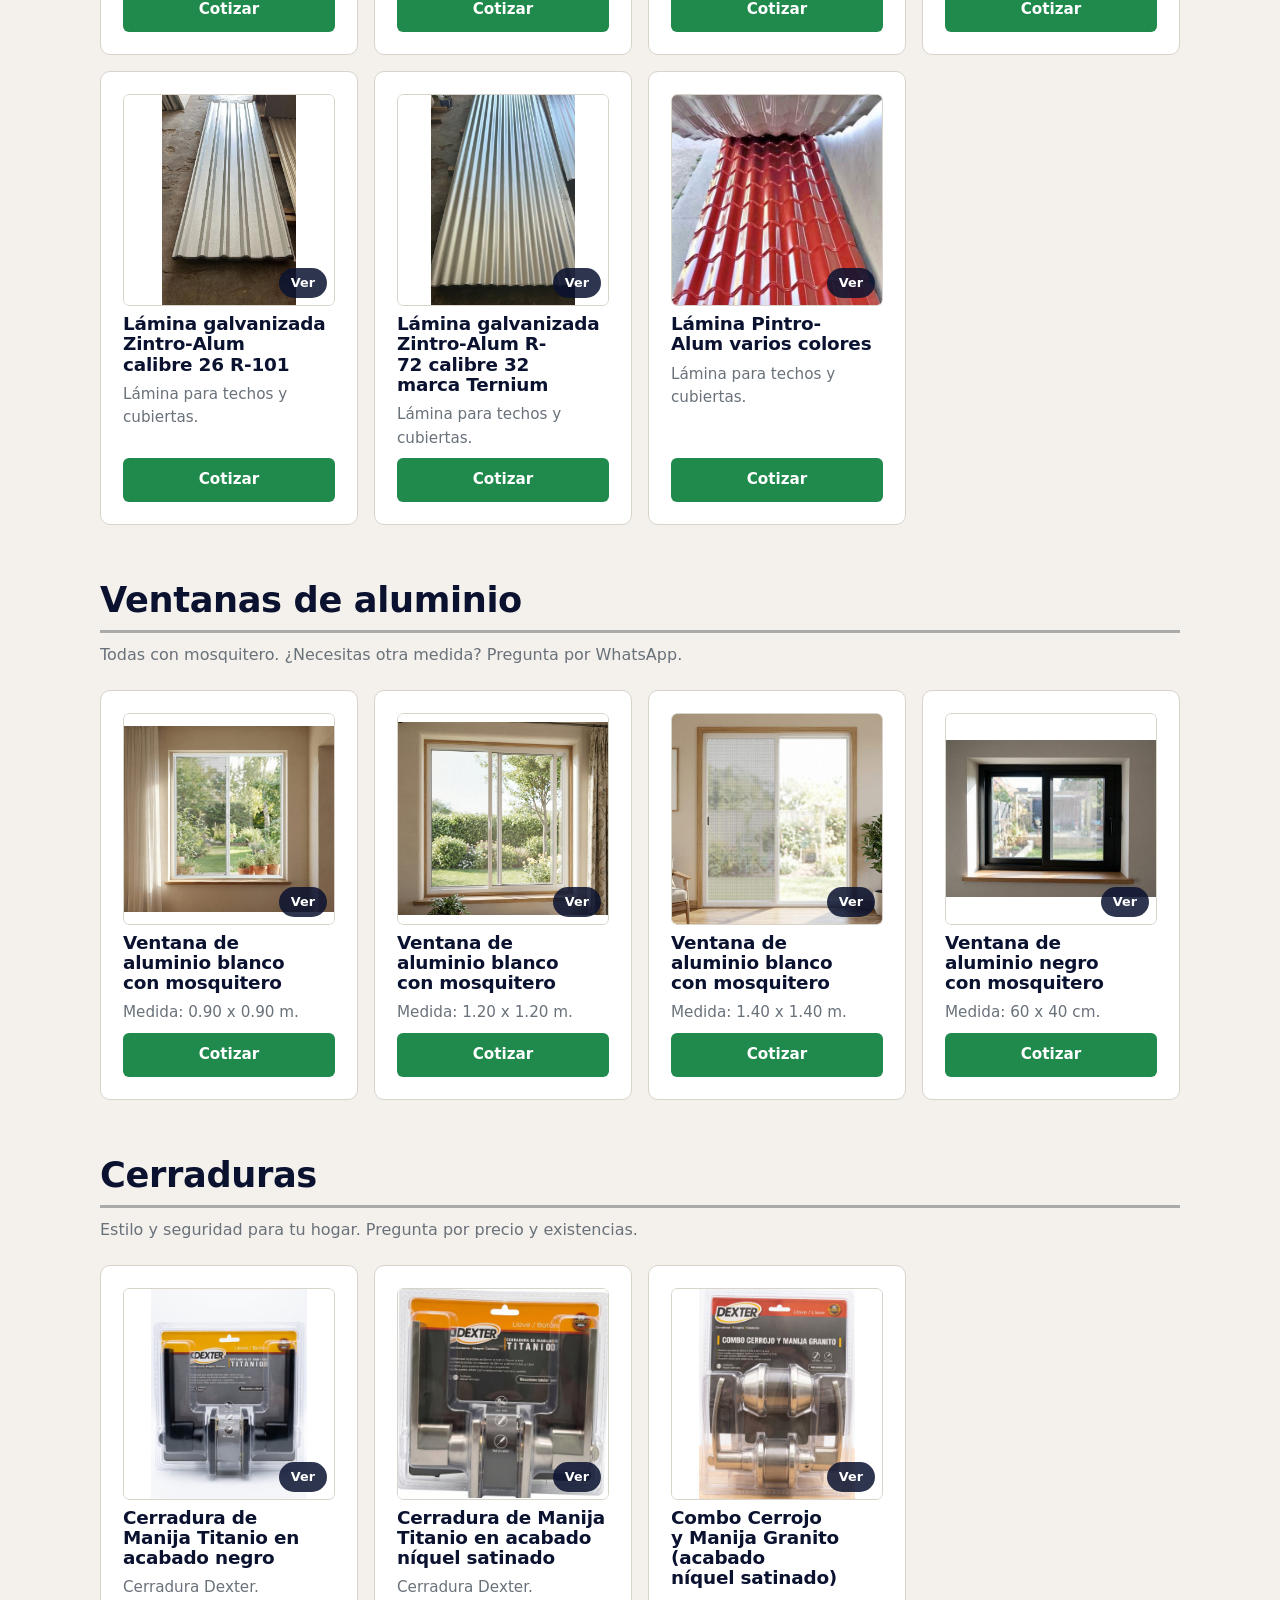
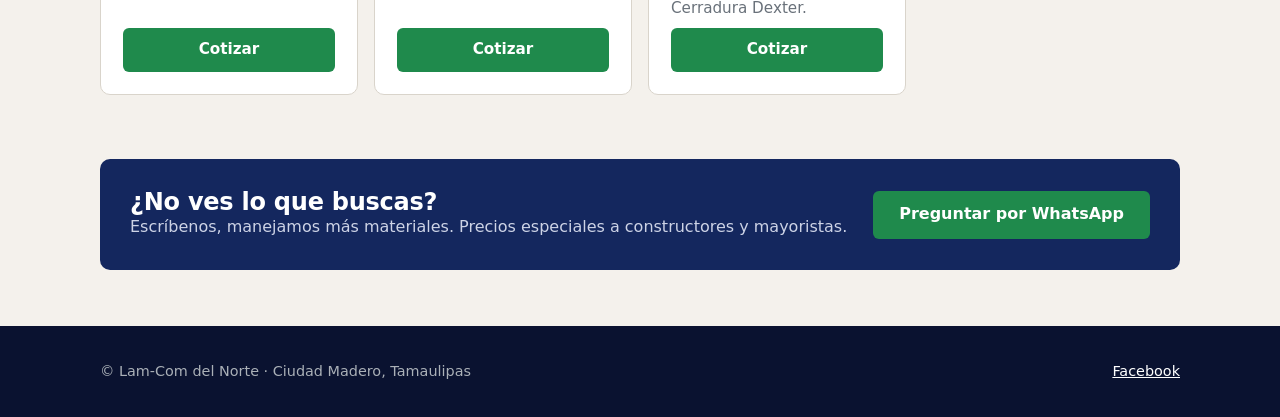
==== commit b31a2c56: "Cerraduras en productos" ====
--- a/productos.html
+++ b/productos.html
@@ -33,7 +33,7 @@
 <section class="cat" id="puertas-exterior"><div class="wrap"><h2>Puertas de exterior</h2><p>Puertas de acero para entradas y accesos. Pregunta por medidas y existencias.</p><div class="items"><article class="it"><a class="zoom" href="img/exterior-acero-4-luces-blanca.jpg" aria-label="Ver foto grande"><img class="pic" src="img/exterior-acero-4-luces-blanca.jpg" alt="Puerta de exterior Acero 4 luces blanca" loading="lazy" width="640" height="640"><span class="zoomtag">Ver</span></a><h3>Acero 4 luces blanca</h3><p>Puerta de exterior.</p><a class="btn btn-wa" href="#" data-q="Puerta exterior: Acero 4 luces blanca">Cotizar</a></article><article class="it"><a class="zoom" href="img/exterior-acero-6-paneles-blanca.jpg" aria-label="Ver foto grande"><img class="pic" src="img/exterior-acero-6-paneles-blanca.jpg" alt="Puerta de exterior Acero 6 paneles blanca" loading="lazy" width="640" height="640"><span class="zoomtag">Ver</span></a><h3>Acero 6 paneles blanca</h3><p>Puerta de exterior.</p><a class="btn btn-wa" href="#" data-q="Puerta exterior: Acero 6 paneles blanca">Cotizar</a></article><article class="it"><a class="zoom" href="img/exterior-acero-6-paneles-chocolate.jpg" aria-label="Ver foto grande"><img class="pic" src="img/exterior-acero-6-paneles-chocolate.jpg" alt="Puerta de exterior Acero 6 paneles chocolate" loading="lazy" width="640" height="640"><span class="zoomtag">Ver</span></a><h3>Acero 6 paneles chocolate</h3><p>Puerta de exterior.</p><a class="btn btn-wa" href="#" data-q="Puerta exterior: Acero 6 paneles chocolate">Cotizar</a></article><article class="it"><a class="zoom" href="img/exterior-acero-con-marco.jpg" aria-label="Ver foto grande"><img class="pic" src="img/exterior-acero-con-marco.jpg" alt="Puerta de exterior Acero con marco" loading="lazy" width="640" height="640"><span class="zoomtag">Ver</span></a><h3>Acero con marco</h3><p>Puerta de exterior.</p><a class="btn btn-wa" href="#" data-q="Puerta exterior: Acero con marco">Cotizar</a></article><article class="it"><a class="zoom" href="img/exterior-acero-lisa-blanca.jpg" aria-label="Ver foto grande"><img class="pic" src="img/exterior-acero-lisa-blanca.jpg" alt="Puerta de exterior Acero lisa blanca" loading="lazy" width="640" height="640"><span class="zoomtag">Ver</span></a><h3>Acero lisa blanca</h3><p>Puerta de exterior.</p><a class="btn btn-wa" href="#" data-q="Puerta exterior: Acero lisa blanca">Cotizar</a></article><article class="it"><a class="zoom" href="img/exterior-acero-lisa-chocolate.jpg" aria-label="Ver foto grande"><img class="pic" src="img/exterior-acero-lisa-chocolate.jpg" alt="Puerta de exterior Acero lisa chocolate" loading="lazy" width="640" height="640"><span class="zoomtag">Ver</span></a><h3>Acero lisa chocolate</h3><p>Puerta de exterior.</p><a class="btn btn-wa" href="#" data-q="Puerta exterior: Acero lisa chocolate">Cotizar</a></article><article class="it"><a class="zoom" href="img/exterior-acero-media-luna.jpg" aria-label="Ver foto grande"><img class="pic" src="img/exterior-acero-media-luna.jpg" alt="Puerta de exterior Acero media luna" loading="lazy" width="640" height="640"><span class="zoomtag">Ver</span></a><h3>Acero media luna</h3><p>Puerta de exterior.</p><a class="btn btn-wa" href="#" data-q="Puerta exterior: Acero media luna">Cotizar</a></article><article class="it"><a class="zoom" href="img/exterior-acero-roble-veteada.jpg" aria-label="Ver foto grande"><img class="pic" src="img/exterior-acero-roble-veteada.jpg" alt="Puerta de exterior Acero roble veteada" loading="lazy" width="640" height="640"><span class="zoomtag">Ver</span></a><h3>Acero roble veteada</h3><p>Puerta de exterior.</p><a class="btn btn-wa" href="#" data-q="Puerta exterior: Acero roble veteada">Cotizar</a></article><article class="it"><a class="zoom" href="img/exterior-acero-veteada-cafe.jpg" aria-label="Ver foto grande"><img class="pic" src="img/exterior-acero-veteada-cafe.jpg" alt="Puerta de exterior Acero veteada cafe" loading="lazy" width="640" height="640"><span class="zoomtag">Ver</span></a><h3>Acero veteada cafe</h3><p>Puerta de exterior.</p><a class="btn btn-wa" href="#" data-q="Puerta exterior: Acero veteada cafe">Cotizar</a></article><article class="it"><a class="zoom" href="img/exterior-acero-9-luces.jpg" aria-label="Ver foto grande"><img class="pic" src="img/exterior-acero-9-luces.jpg" alt="Puerta de exterior Acero 9 luces" loading="lazy" width="640" height="640"><span class="zoomtag">Ver</span></a><h3>Acero 9 luces</h3><p>Puerta de exterior.</p><a class="btn btn-wa" href="#" data-q="Puerta exterior: Acero 9 luces">Cotizar</a></article></div></div></section>
 <section class="cat" id="lamina"><div class="wrap"><h2>Lámina</h2><p>Para techos, bardas y cubiertas. Protege tu construcción de las lluvias. Cotiza según medidas y cantidad.</p><div class="items"><article class="it"><a class="zoom" href="img/lamina-aceroteja-azul.jpg" aria-label="Ver foto grande"><img class="pic fit" src="img/lamina-aceroteja-azul.jpg" alt="Aceroteja azul" loading="lazy"><span class="zoomtag">Ver</span></a><h3>Aceroteja azul</h3><p>Lámina para techos y cubiertas.</p><a class="btn btn-wa" href="#" data-q="Aceroteja azul">Cotizar</a></article><article class="it"><a class="zoom" href="img/lamina-aceroteja-verde.jpg" aria-label="Ver foto grande"><img class="pic fit" src="img/lamina-aceroteja-verde.jpg" alt="Aceroteja verde" loading="lazy"><span class="zoomtag">Ver</span></a><h3>Aceroteja verde</h3><p>Lámina para techos y cubiertas.</p><a class="btn btn-wa" href="#" data-q="Aceroteja verde">Cotizar</a></article><article class="it"><a class="zoom" href="img/lamina-lamina-aceroteja.jpg" aria-label="Ver foto grande"><img class="pic fit" src="img/lamina-lamina-aceroteja.jpg" alt="Lámina Aceroteja" loading="lazy"><span class="zoomtag">Ver</span></a><h3>Lámina Aceroteja</h3><p>Lámina para techos y cubiertas.</p><a class="btn btn-wa" href="#" data-q="Lámina Aceroteja">Cotizar</a></article><article class="it"><a class="zoom" href="img/lamina-lamina-ecoteja.jpg" aria-label="Ver foto grande"><img class="pic fit" src="img/lamina-lamina-ecoteja.jpg" alt="Lámina Ecoteja" loading="lazy"><span class="zoomtag">Ver</span></a><h3>Lámina Ecoteja</h3><p>Lámina para techos y cubiertas.</p><a class="btn btn-wa" href="#" data-q="Lámina Ecoteja">Cotizar</a></article><article class="it"><a class="zoom" href="img/lamina-galvanizada-zintro-alum-cal-26-r101.jpg" aria-label="Ver foto grande"><img class="pic fit" src="img/lamina-galvanizada-zintro-alum-cal-26-r101.jpg" alt="Lámina galvanizada Zintro-Alum calibre 26 R-101" loading="lazy"><span class="zoomtag">Ver</span></a><h3>Lámina galvanizada Zintro-Alum calibre 26 R-101</h3><p>Lámina para techos y cubiertas.</p><a class="btn btn-wa" href="#" data-q="Lámina galvanizada Zintro-Alum calibre 26 R-101">Cotizar</a></article><article class="it"><a class="zoom" href="img/lamina-galvanizada-zintro-alum-r72-cal-32-ternium.jpg" aria-label="Ver foto grande"><img class="pic fit" src="img/lamina-galvanizada-zintro-alum-r72-cal-32-ternium.jpg" alt="Lámina galvanizada Zintro-Alum R-72 calibre 32 marca Ternium" loading="lazy"><span class="zoomtag">Ver</span></a><h3>Lámina galvanizada Zintro-Alum R-72 calibre 32 marca Ternium</h3><p>Lámina para techos y cubiertas.</p><a class="btn btn-wa" href="#" data-q="Lámina galvanizada Zintro-Alum R-72 calibre 32 marca Ternium">Cotizar</a></article><article class="it"><a class="zoom" href="img/lamina-pintro-alum-varios-colores.jpg" aria-label="Ver foto grande"><img class="pic fit" src="img/lamina-pintro-alum-varios-colores.jpg" alt="Lámina Pintro-Alum varios colores" loading="lazy"><span class="zoomtag">Ver</span></a><h3>Lámina Pintro-Alum varios colores</h3><p>Lámina para techos y cubiertas.</p><a class="btn btn-wa" href="#" data-q="Lámina Pintro-Alum varios colores">Cotizar</a></article></div></div></section>
 <section class="cat" id="ventanas"><div class="wrap"><h2>Ventanas de aluminio</h2><p>Todas con mosquitero. ¿Necesitas otra medida? Pregunta por WhatsApp.</p><div class="items"><article class="it"><a class="zoom" href="img/ventana-blanco-090.jpg" aria-label="Ver foto grande"><img class="pic fit" src="img/ventana-blanco-090.jpg" alt="Ventana de aluminio blanco con mosquitero 0.90 x 0.90 m" loading="lazy"><span class="zoomtag">Ver</span></a><h3>Ventana de aluminio blanco con mosquitero</h3><p>Medida: 0.90 x 0.90 m.</p><a class="btn btn-wa" href="#" data-q="Ventana de aluminio blanco con mosquitero (0.90 x 0.90 m)">Cotizar</a></article><article class="it"><a class="zoom" href="img/ventana-blanco-120.jpg" aria-label="Ver foto grande"><img class="pic fit" src="img/ventana-blanco-120.jpg" alt="Ventana de aluminio blanco con mosquitero 1.20 x 1.20 m" loading="lazy"><span class="zoomtag">Ver</span></a><h3>Ventana de aluminio blanco con mosquitero</h3><p>Medida: 1.20 x 1.20 m.</p><a class="btn btn-wa" href="#" data-q="Ventana de aluminio blanco con mosquitero (1.20 x 1.20 m)">Cotizar</a></article><article class="it"><a class="zoom" href="img/ventana-blanco-140.jpg" aria-label="Ver foto grande"><img class="pic fit" src="img/ventana-blanco-140.jpg" alt="Ventana de aluminio blanco con mosquitero 1.40 x 1.40 m" loading="lazy"><span class="zoomtag">Ver</span></a><h3>Ventana de aluminio blanco con mosquitero</h3><p>Medida: 1.40 x 1.40 m.</p><a class="btn btn-wa" href="#" data-q="Ventana de aluminio blanco con mosquitero (1.40 x 1.40 m)">Cotizar</a></article><article class="it"><a class="zoom" href="img/ventana-negro-60x40.jpg" aria-label="Ver foto grande"><img class="pic fit" src="img/ventana-negro-60x40.jpg" alt="Ventana de aluminio negro con mosquitero 60 x 40 cm" loading="lazy"><span class="zoomtag">Ver</span></a><h3>Ventana de aluminio negro con mosquitero</h3><p>Medida: 60 x 40 cm.</p><a class="btn btn-wa" href="#" data-q="Ventana de aluminio negro con mosquitero (60 x 40 cm)">Cotizar</a></article></div></div></section>
-<section class="cat" id="cerraduras"><div class="wrap"><h2>Cerraduras</h2><p>Estilo y seguridad para tu hogar.</p><div class="items"><article class="it"><div class="ph">Foto próximamente</div><h3>Cerraduras Dexter</h3><p>Pregunta por modelos y precio actual.</p><a class="btn btn-wa" href="#" data-q="cerraduras Dexter">Cotizar</a></article></div></div></section>
+<section class="cat" id="cerraduras"><div class="wrap"><h2>Cerraduras</h2><p>Estilo y seguridad para tu hogar. Pregunta por precio y existencias.</p><div class="items"><article class="it"><a class="zoom" href="img/cerradura-manija-titanio-negro.jpg" aria-label="Ver foto grande"><img class="pic fit" src="img/cerradura-manija-titanio-negro.jpg" alt="Cerradura de Manija Titanio en acabado negro" loading="lazy"><span class="zoomtag">Ver</span></a><h3>Cerradura de Manija Titanio en acabado negro</h3><p>Cerradura Dexter.</p><a class="btn btn-wa" href="#" data-q="Cerradura de Manija Titanio en acabado negro">Cotizar</a></article><article class="it"><a class="zoom" href="img/cerradura-manija-titanio-niquel-satinado.jpg" aria-label="Ver foto grande"><img class="pic fit" src="img/cerradura-manija-titanio-niquel-satinado.jpg" alt="Cerradura de Manija Titanio en acabado níquel satinado" loading="lazy"><span class="zoomtag">Ver</span></a><h3>Cerradura de Manija Titanio en acabado níquel satinado</h3><p>Cerradura Dexter.</p><a class="btn btn-wa" href="#" data-q="Cerradura de Manija Titanio en acabado níquel satinado">Cotizar</a></article><article class="it"><a class="zoom" href="img/cerradura-combo-cerrojo-manija-granito-niquel-satinado.jpg" aria-label="Ver foto grande"><img class="pic fit" src="img/cerradura-combo-cerrojo-manija-granito-niquel-satinado.jpg" alt="Combo Cerrojo y Manija Granito (acabado níquel satinado)" loading="lazy"><span class="zoomtag">Ver</span></a><h3>Combo Cerrojo y Manija Granito (acabado níquel satinado)</h3><p>Cerradura Dexter.</p><a class="btn btn-wa" href="#" data-q="Combo Cerrojo y Manija Granito (acabado níquel satinado)">Cotizar</a></article></div></div></section>
 
 <div class="wrap"><div class="callout"><div><h2>¿No ves lo que buscas?</h2><p style="color:#cdd3e6">Escríbenos, manejamos más materiales. Precios especiales a constructores y mayoristas.</p></div><a class="btn btn-wa" href="#" data-q="un material que no vi en la página">Preguntar por WhatsApp</a></div></div>
 </main>
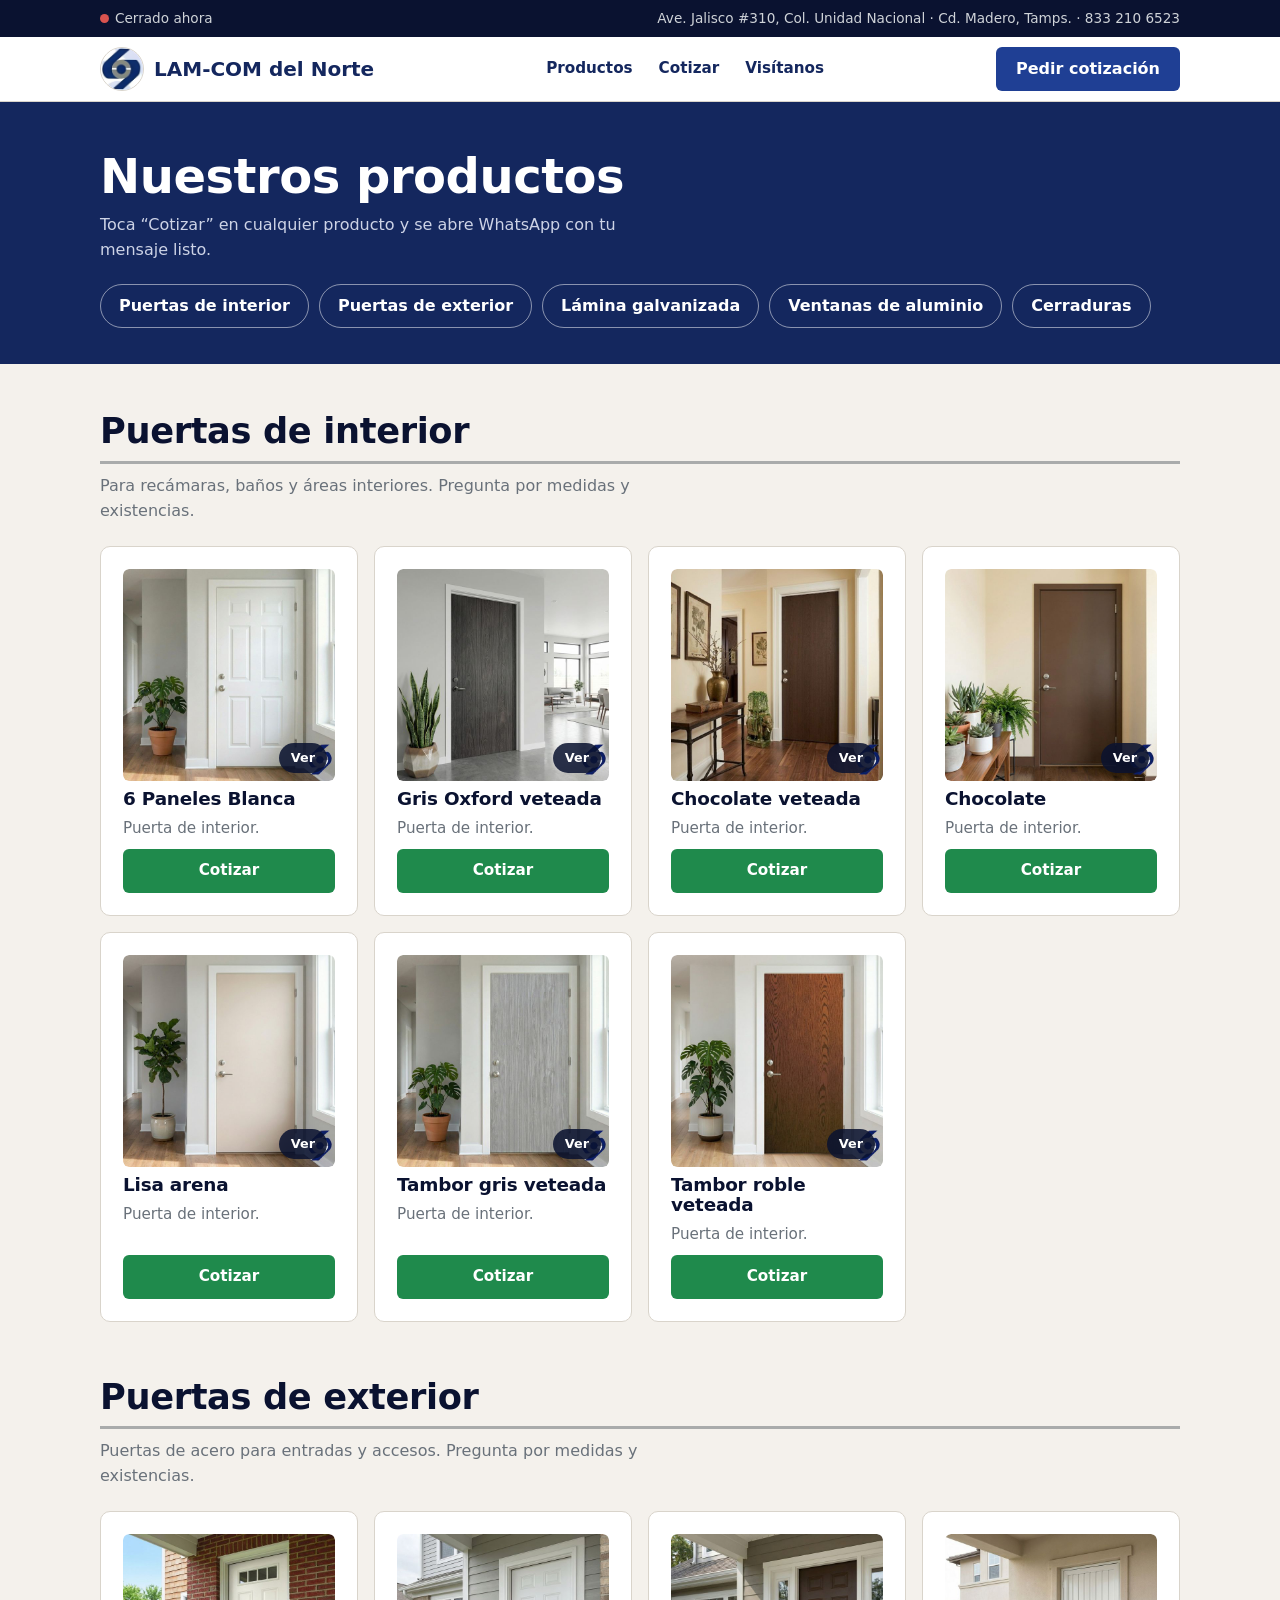
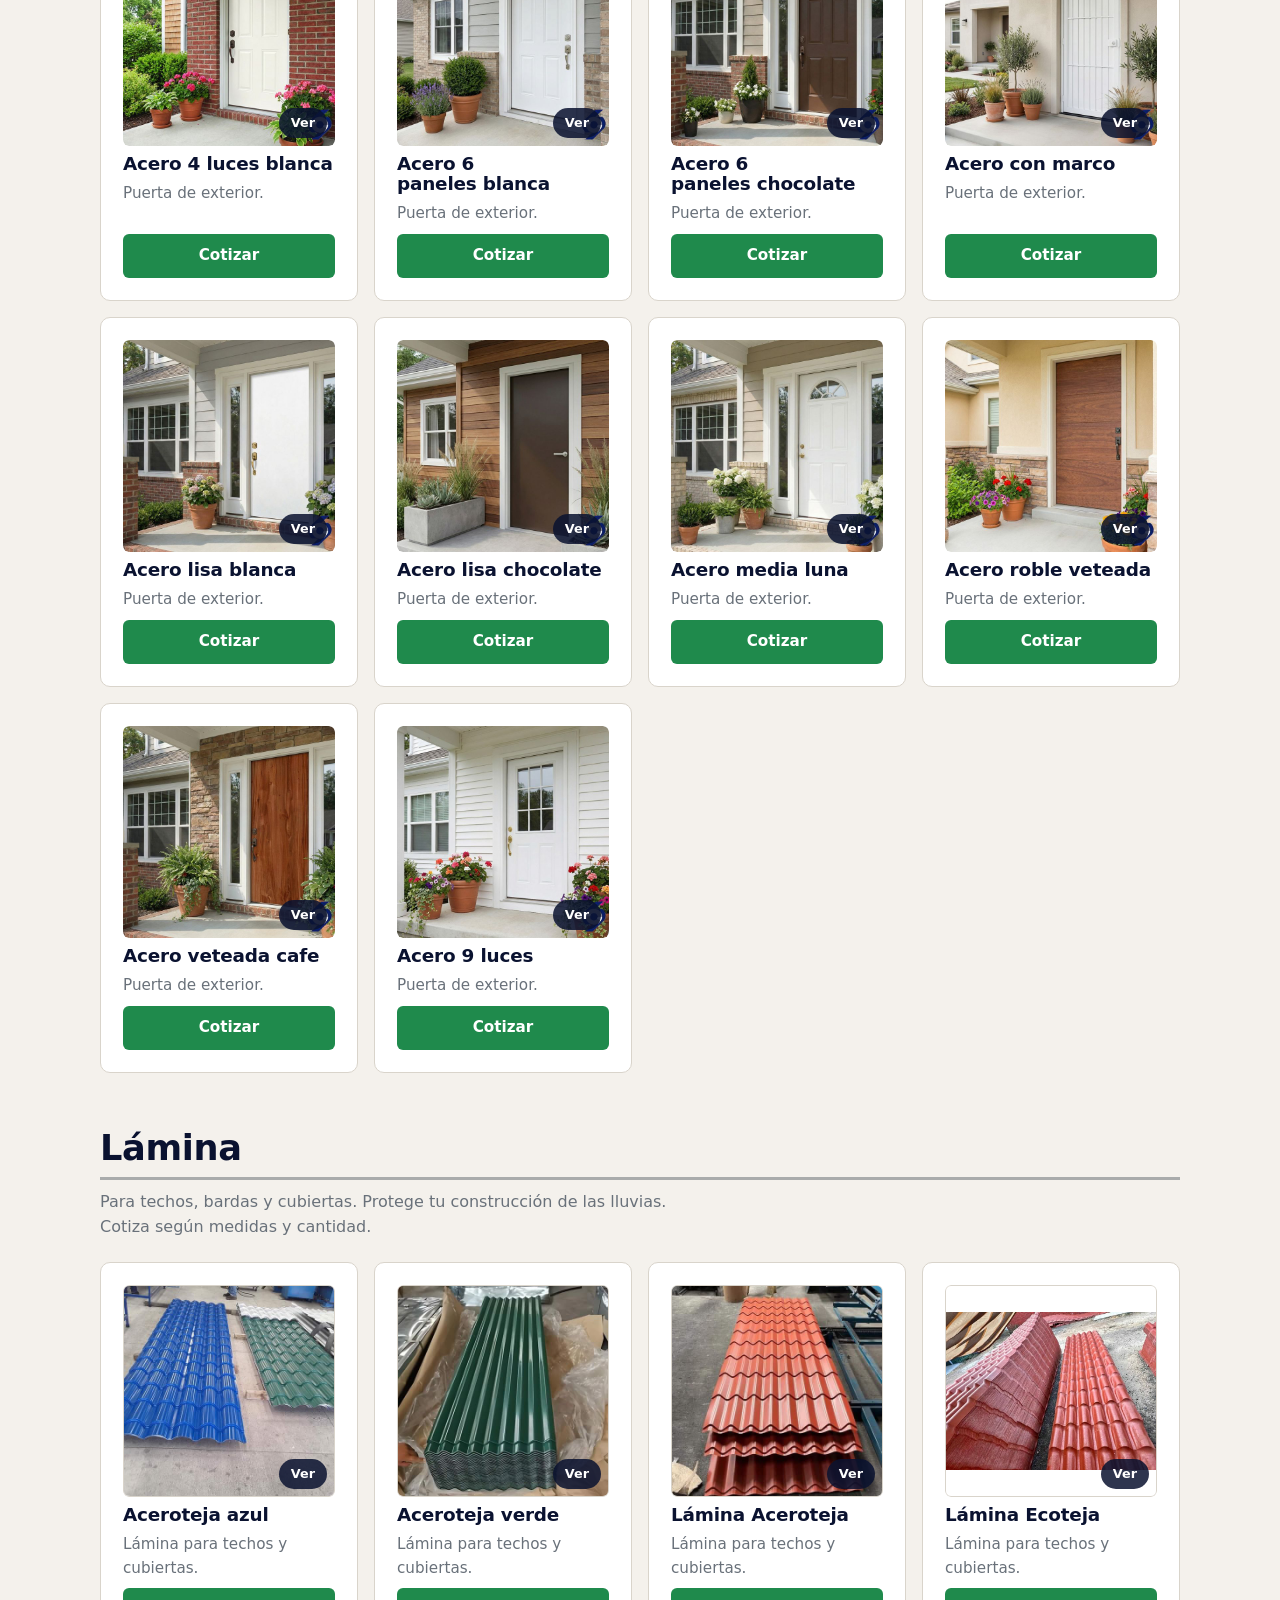
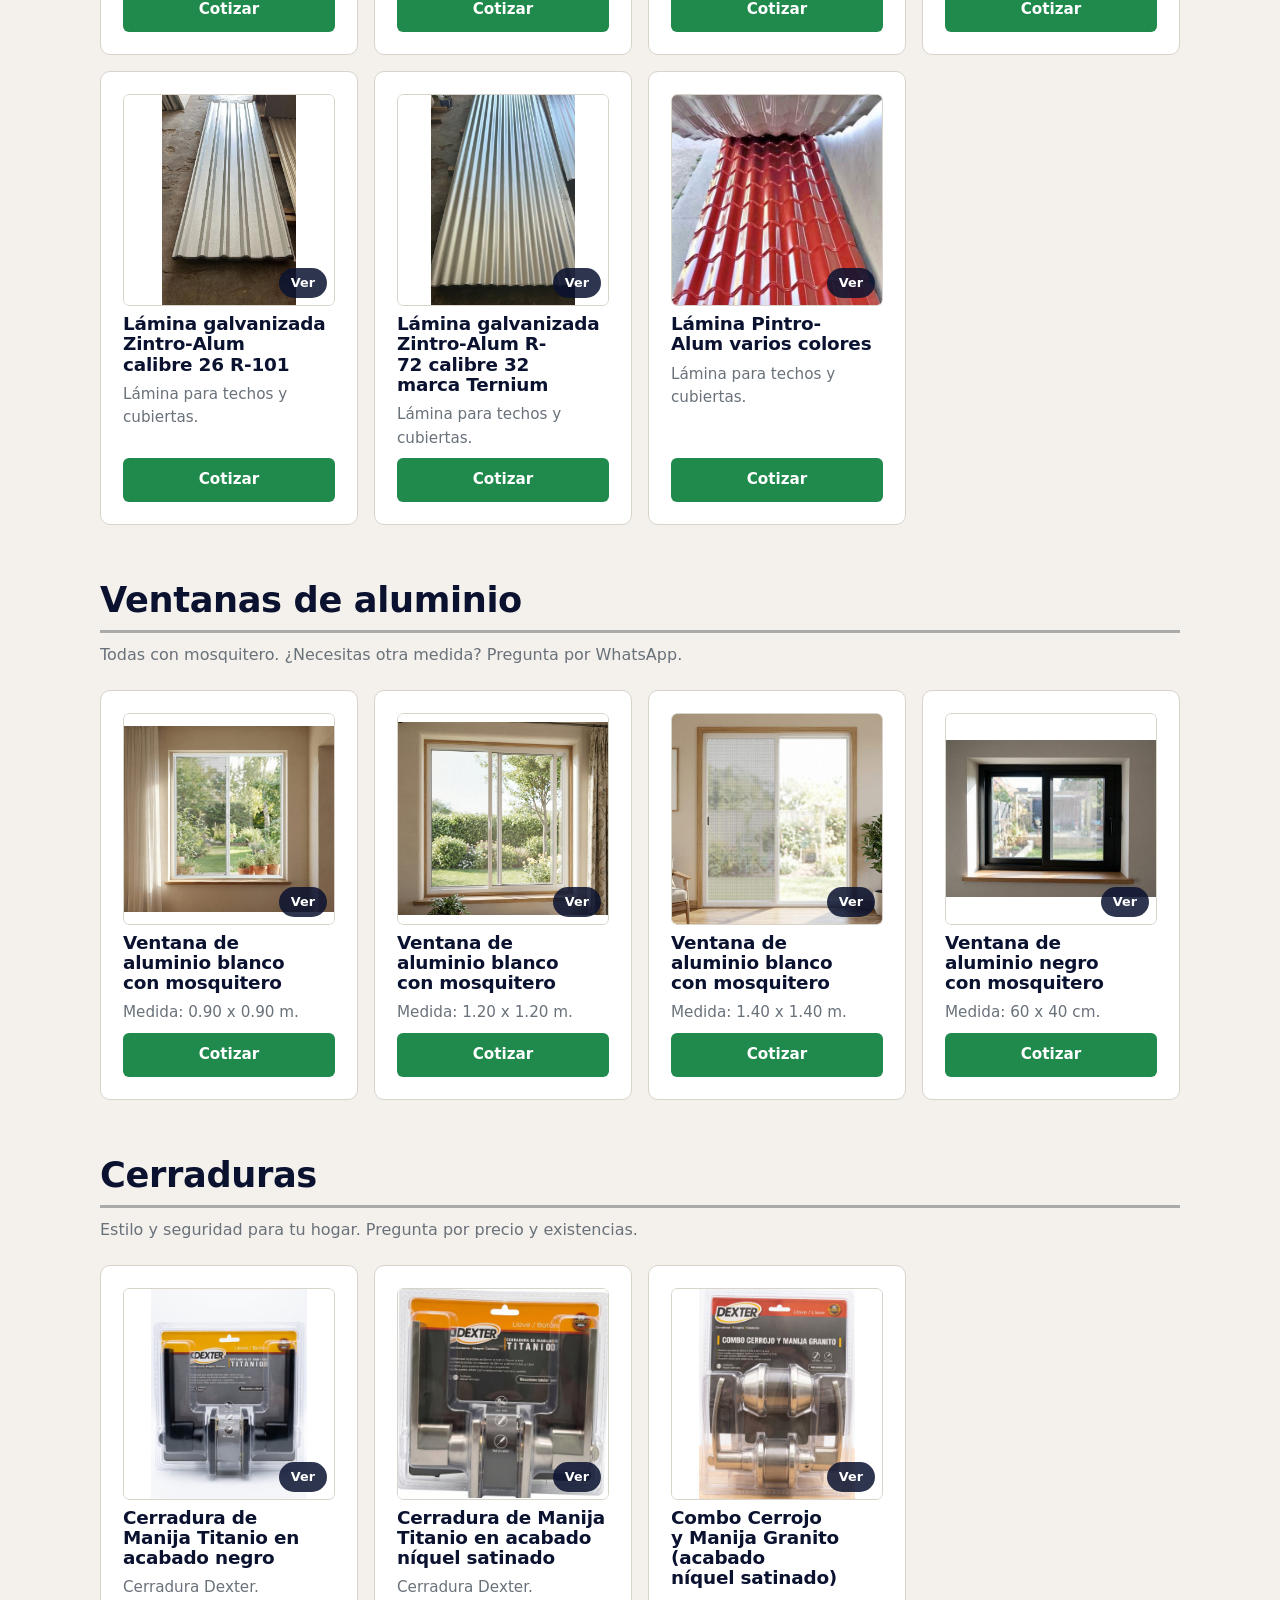
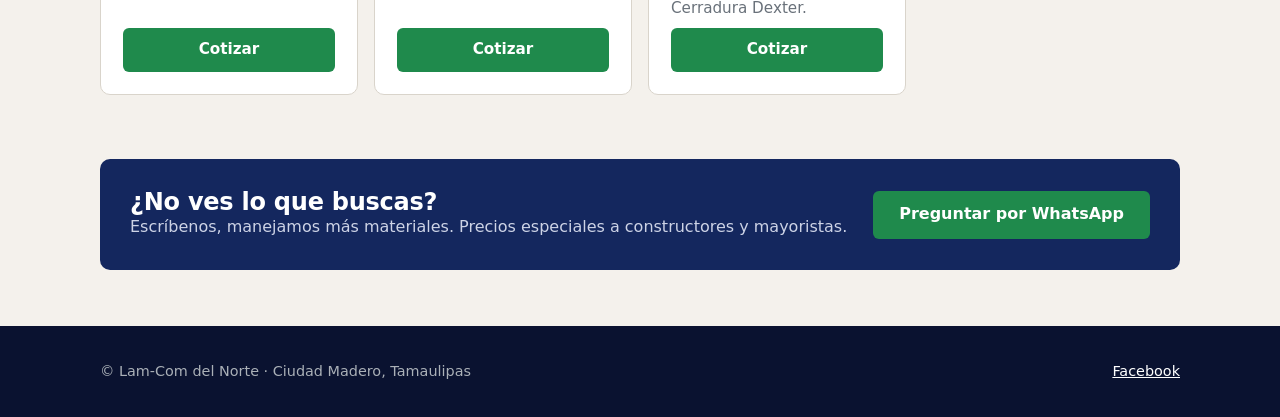
==== commit a7494066: "Nombre puerta 6 Paneles Blanca" ====
--- a/productos.html
+++ b/productos.html
@@ -29,7 +29,7 @@
 <main>
 <div class="phead"><div class="wrap"><h1>Nuestros productos</h1><p>Toca “Cotizar” en cualquier producto y se abre WhatsApp con tu mensaje listo.</p><div class="chips"><a href="#puertas-interior">Puertas de interior</a><a href="#puertas-exterior">Puertas de exterior</a><a href="#lamina">Lámina galvanizada</a><a href="#ventanas">Ventanas de aluminio</a><a href="#cerraduras">Cerraduras</a></div></div></div>
 <span id="puertas"></span>
-<section class="cat" id="puertas-interior"><div class="wrap"><h2>Puertas de interior</h2><p>Para recámaras, baños y áreas interiores. Pregunta por medidas y existencias.</p><div class="items"><article class="it"><a class="zoom" href="img/interior-acero-6-paneles.jpg" aria-label="Ver foto grande"><img class="pic" src="img/interior-acero-6-paneles.jpg" alt="Puerta de interior Acero 6 paneles" loading="lazy" width="640" height="640"><span class="zoomtag">Ver</span></a><h3>Acero 6 paneles</h3><p>Puerta de interior.</p><a class="btn btn-wa" href="#" data-q="Puerta interior: Acero 6 paneles">Cotizar</a></article><article class="it"><a class="zoom" href="img/interior-gris-oxford-veteada.jpg" aria-label="Ver foto grande"><img class="pic" src="img/interior-gris-oxford-veteada.jpg" alt="Puerta de interior Gris Oxford veteada" loading="lazy" width="640" height="640"><span class="zoomtag">Ver</span></a><h3>Gris Oxford veteada</h3><p>Puerta de interior.</p><a class="btn btn-wa" href="#" data-q="Puerta interior: Gris Oxford veteada">Cotizar</a></article><article class="it"><a class="zoom" href="img/interior-chocolate-veteada.jpg" aria-label="Ver foto grande"><img class="pic" src="img/interior-chocolate-veteada.jpg" alt="Puerta de interior Chocolate veteada" loading="lazy" width="640" height="640"><span class="zoomtag">Ver</span></a><h3>Chocolate veteada</h3><p>Puerta de interior.</p><a class="btn btn-wa" href="#" data-q="Puerta interior: Chocolate veteada">Cotizar</a></article><article class="it"><a class="zoom" href="img/interior-chocolate.jpg" aria-label="Ver foto grande"><img class="pic" src="img/interior-chocolate.jpg" alt="Puerta de interior Chocolate" loading="lazy" width="640" height="640"><span class="zoomtag">Ver</span></a><h3>Chocolate</h3><p>Puerta de interior.</p><a class="btn btn-wa" href="#" data-q="Puerta interior: Chocolate">Cotizar</a></article><article class="it"><a class="zoom" href="img/interior-lisa-arena.jpg" aria-label="Ver foto grande"><img class="pic" src="img/interior-lisa-arena.jpg" alt="Puerta de interior Lisa arena" loading="lazy" width="640" height="640"><span class="zoomtag">Ver</span></a><h3>Lisa arena</h3><p>Puerta de interior.</p><a class="btn btn-wa" href="#" data-q="Puerta interior: Lisa arena">Cotizar</a></article><article class="it"><a class="zoom" href="img/interior-tambor-gris-veteada.jpg" aria-label="Ver foto grande"><img class="pic" src="img/interior-tambor-gris-veteada.jpg" alt="Puerta de interior Tambor gris veteada" loading="lazy" width="640" height="640"><span class="zoomtag">Ver</span></a><h3>Tambor gris veteada</h3><p>Puerta de interior.</p><a class="btn btn-wa" href="#" data-q="Puerta interior: Tambor gris veteada">Cotizar</a></article><article class="it"><a class="zoom" href="img/interior-tambor-roble-veteada.jpg" aria-label="Ver foto grande"><img class="pic" src="img/interior-tambor-roble-veteada.jpg" alt="Puerta de interior Tambor roble veteada" loading="lazy" width="640" height="640"><span class="zoomtag">Ver</span></a><h3>Tambor roble veteada</h3><p>Puerta de interior.</p><a class="btn btn-wa" href="#" data-q="Puerta interior: Tambor roble veteada">Cotizar</a></article></div></div></section>
+<section class="cat" id="puertas-interior"><div class="wrap"><h2>Puertas de interior</h2><p>Para recámaras, baños y áreas interiores. Pregunta por medidas y existencias.</p><div class="items"><article class="it"><a class="zoom" href="img/interior-acero-6-paneles.jpg" aria-label="Ver foto grande"><img class="pic" src="img/interior-acero-6-paneles.jpg" alt="Puerta de interior 6 Paneles Blanca" loading="lazy" width="640" height="640"><span class="zoomtag">Ver</span></a><h3>6 Paneles Blanca</h3><p>Puerta de interior.</p><a class="btn btn-wa" href="#" data-q="Puerta interior: 6 Paneles Blanca">Cotizar</a></article><article class="it"><a class="zoom" href="img/interior-gris-oxford-veteada.jpg" aria-label="Ver foto grande"><img class="pic" src="img/interior-gris-oxford-veteada.jpg" alt="Puerta de interior Gris Oxford veteada" loading="lazy" width="640" height="640"><span class="zoomtag">Ver</span></a><h3>Gris Oxford veteada</h3><p>Puerta de interior.</p><a class="btn btn-wa" href="#" data-q="Puerta interior: Gris Oxford veteada">Cotizar</a></article><article class="it"><a class="zoom" href="img/interior-chocolate-veteada.jpg" aria-label="Ver foto grande"><img class="pic" src="img/interior-chocolate-veteada.jpg" alt="Puerta de interior Chocolate veteada" loading="lazy" width="640" height="640"><span class="zoomtag">Ver</span></a><h3>Chocolate veteada</h3><p>Puerta de interior.</p><a class="btn btn-wa" href="#" data-q="Puerta interior: Chocolate veteada">Cotizar</a></article><article class="it"><a class="zoom" href="img/interior-chocolate.jpg" aria-label="Ver foto grande"><img class="pic" src="img/interior-chocolate.jpg" alt="Puerta de interior Chocolate" loading="lazy" width="640" height="640"><span class="zoomtag">Ver</span></a><h3>Chocolate</h3><p>Puerta de interior.</p><a class="btn btn-wa" href="#" data-q="Puerta interior: Chocolate">Cotizar</a></article><article class="it"><a class="zoom" href="img/interior-lisa-arena.jpg" aria-label="Ver foto grande"><img class="pic" src="img/interior-lisa-arena.jpg" alt="Puerta de interior Lisa arena" loading="lazy" width="640" height="640"><span class="zoomtag">Ver</span></a><h3>Lisa arena</h3><p>Puerta de interior.</p><a class="btn btn-wa" href="#" data-q="Puerta interior: Lisa arena">Cotizar</a></article><article class="it"><a class="zoom" href="img/interior-tambor-gris-veteada.jpg" aria-label="Ver foto grande"><img class="pic" src="img/interior-tambor-gris-veteada.jpg" alt="Puerta de interior Tambor gris veteada" loading="lazy" width="640" height="640"><span class="zoomtag">Ver</span></a><h3>Tambor gris veteada</h3><p>Puerta de interior.</p><a class="btn btn-wa" href="#" data-q="Puerta interior: Tambor gris veteada">Cotizar</a></article><article class="it"><a class="zoom" href="img/interior-tambor-roble-veteada.jpg" aria-label="Ver foto grande"><img class="pic" src="img/interior-tambor-roble-veteada.jpg" alt="Puerta de interior Tambor roble veteada" loading="lazy" width="640" height="640"><span class="zoomtag">Ver</span></a><h3>Tambor roble veteada</h3><p>Puerta de interior.</p><a class="btn btn-wa" href="#" data-q="Puerta interior: Tambor roble veteada">Cotizar</a></article></div></div></section>
 <section class="cat" id="puertas-exterior"><div class="wrap"><h2>Puertas de exterior</h2><p>Puertas de acero para entradas y accesos. Pregunta por medidas y existencias.</p><div class="items"><article class="it"><a class="zoom" href="img/exterior-acero-4-luces-blanca.jpg" aria-label="Ver foto grande"><img class="pic" src="img/exterior-acero-4-luces-blanca.jpg" alt="Puerta de exterior Acero 4 luces blanca" loading="lazy" width="640" height="640"><span class="zoomtag">Ver</span></a><h3>Acero 4 luces blanca</h3><p>Puerta de exterior.</p><a class="btn btn-wa" href="#" data-q="Puerta exterior: Acero 4 luces blanca">Cotizar</a></article><article class="it"><a class="zoom" href="img/exterior-acero-6-paneles-blanca.jpg" aria-label="Ver foto grande"><img class="pic" src="img/exterior-acero-6-paneles-blanca.jpg" alt="Puerta de exterior Acero 6 paneles blanca" loading="lazy" width="640" height="640"><span class="zoomtag">Ver</span></a><h3>Acero 6 paneles blanca</h3><p>Puerta de exterior.</p><a class="btn btn-wa" href="#" data-q="Puerta exterior: Acero 6 paneles blanca">Cotizar</a></article><article class="it"><a class="zoom" href="img/exterior-acero-6-paneles-chocolate.jpg" aria-label="Ver foto grande"><img class="pic" src="img/exterior-acero-6-paneles-chocolate.jpg" alt="Puerta de exterior Acero 6 paneles chocolate" loading="lazy" width="640" height="640"><span class="zoomtag">Ver</span></a><h3>Acero 6 paneles chocolate</h3><p>Puerta de exterior.</p><a class="btn btn-wa" href="#" data-q="Puerta exterior: Acero 6 paneles chocolate">Cotizar</a></article><article class="it"><a class="zoom" href="img/exterior-acero-con-marco.jpg" aria-label="Ver foto grande"><img class="pic" src="img/exterior-acero-con-marco.jpg" alt="Puerta de exterior Acero con marco" loading="lazy" width="640" height="640"><span class="zoomtag">Ver</span></a><h3>Acero con marco</h3><p>Puerta de exterior.</p><a class="btn btn-wa" href="#" data-q="Puerta exterior: Acero con marco">Cotizar</a></article><article class="it"><a class="zoom" href="img/exterior-acero-lisa-blanca.jpg" aria-label="Ver foto grande"><img class="pic" src="img/exterior-acero-lisa-blanca.jpg" alt="Puerta de exterior Acero lisa blanca" loading="lazy" width="640" height="640"><span class="zoomtag">Ver</span></a><h3>Acero lisa blanca</h3><p>Puerta de exterior.</p><a class="btn btn-wa" href="#" data-q="Puerta exterior: Acero lisa blanca">Cotizar</a></article><article class="it"><a class="zoom" href="img/exterior-acero-lisa-chocolate.jpg" aria-label="Ver foto grande"><img class="pic" src="img/exterior-acero-lisa-chocolate.jpg" alt="Puerta de exterior Acero lisa chocolate" loading="lazy" width="640" height="640"><span class="zoomtag">Ver</span></a><h3>Acero lisa chocolate</h3><p>Puerta de exterior.</p><a class="btn btn-wa" href="#" data-q="Puerta exterior: Acero lisa chocolate">Cotizar</a></article><article class="it"><a class="zoom" href="img/exterior-acero-media-luna.jpg" aria-label="Ver foto grande"><img class="pic" src="img/exterior-acero-media-luna.jpg" alt="Puerta de exterior Acero media luna" loading="lazy" width="640" height="640"><span class="zoomtag">Ver</span></a><h3>Acero media luna</h3><p>Puerta de exterior.</p><a class="btn btn-wa" href="#" data-q="Puerta exterior: Acero media luna">Cotizar</a></article><article class="it"><a class="zoom" href="img/exterior-acero-roble-veteada.jpg" aria-label="Ver foto grande"><img class="pic" src="img/exterior-acero-roble-veteada.jpg" alt="Puerta de exterior Acero roble veteada" loading="lazy" width="640" height="640"><span class="zoomtag">Ver</span></a><h3>Acero roble veteada</h3><p>Puerta de exterior.</p><a class="btn btn-wa" href="#" data-q="Puerta exterior: Acero roble veteada">Cotizar</a></article><article class="it"><a class="zoom" href="img/exterior-acero-veteada-cafe.jpg" aria-label="Ver foto grande"><img class="pic" src="img/exterior-acero-veteada-cafe.jpg" alt="Puerta de exterior Acero veteada cafe" loading="lazy" width="640" height="640"><span class="zoomtag">Ver</span></a><h3>Acero veteada cafe</h3><p>Puerta de exterior.</p><a class="btn btn-wa" href="#" data-q="Puerta exterior: Acero veteada cafe">Cotizar</a></article><article class="it"><a class="zoom" href="img/exterior-acero-9-luces.jpg" aria-label="Ver foto grande"><img class="pic" src="img/exterior-acero-9-luces.jpg" alt="Puerta de exterior Acero 9 luces" loading="lazy" width="640" height="640"><span class="zoomtag">Ver</span></a><h3>Acero 9 luces</h3><p>Puerta de exterior.</p><a class="btn btn-wa" href="#" data-q="Puerta exterior: Acero 9 luces">Cotizar</a></article></div></div></section>
 <section class="cat" id="lamina"><div class="wrap"><h2>Lámina</h2><p>Para techos, bardas y cubiertas. Protege tu construcción de las lluvias. Cotiza según medidas y cantidad.</p><div class="items"><article class="it"><a class="zoom" href="img/lamina-aceroteja-azul.jpg" aria-label="Ver foto grande"><img class="pic fit" src="img/lamina-aceroteja-azul.jpg" alt="Aceroteja azul" loading="lazy"><span class="zoomtag">Ver</span></a><h3>Aceroteja azul</h3><p>Lámina para techos y cubiertas.</p><a class="btn btn-wa" href="#" data-q="Aceroteja azul">Cotizar</a></article><article class="it"><a class="zoom" href="img/lamina-aceroteja-verde.jpg" aria-label="Ver foto grande"><img class="pic fit" src="img/lamina-aceroteja-verde.jpg" alt="Aceroteja verde" loading="lazy"><span class="zoomtag">Ver</span></a><h3>Aceroteja verde</h3><p>Lámina para techos y cubiertas.</p><a class="btn btn-wa" href="#" data-q="Aceroteja verde">Cotizar</a></article><article class="it"><a class="zoom" href="img/lamina-lamina-aceroteja.jpg" aria-label="Ver foto grande"><img class="pic fit" src="img/lamina-lamina-aceroteja.jpg" alt="Lámina Aceroteja" loading="lazy"><span class="zoomtag">Ver</span></a><h3>Lámina Aceroteja</h3><p>Lámina para techos y cubiertas.</p><a class="btn btn-wa" href="#" data-q="Lámina Aceroteja">Cotizar</a></article><article class="it"><a class="zoom" href="img/lamina-lamina-ecoteja.jpg" aria-label="Ver foto grande"><img class="pic fit" src="img/lamina-lamina-ecoteja.jpg" alt="Lámina Ecoteja" loading="lazy"><span class="zoomtag">Ver</span></a><h3>Lámina Ecoteja</h3><p>Lámina para techos y cubiertas.</p><a class="btn btn-wa" href="#" data-q="Lámina Ecoteja">Cotizar</a></article><article class="it"><a class="zoom" href="img/lamina-galvanizada-zintro-alum-cal-26-r101.jpg" aria-label="Ver foto grande"><img class="pic fit" src="img/lamina-galvanizada-zintro-alum-cal-26-r101.jpg" alt="Lámina galvanizada Zintro-Alum calibre 26 R-101" loading="lazy"><span class="zoomtag">Ver</span></a><h3>Lámina galvanizada Zintro-Alum calibre 26 R-101</h3><p>Lámina para techos y cubiertas.</p><a class="btn btn-wa" href="#" data-q="Lámina galvanizada Zintro-Alum calibre 26 R-101">Cotizar</a></article><article class="it"><a class="zoom" href="img/lamina-galvanizada-zintro-alum-r72-cal-32-ternium.jpg" aria-label="Ver foto grande"><img class="pic fit" src="img/lamina-galvanizada-zintro-alum-r72-cal-32-ternium.jpg" alt="Lámina galvanizada Zintro-Alum R-72 calibre 32 marca Ternium" loading="lazy"><span class="zoomtag">Ver</span></a><h3>Lámina galvanizada Zintro-Alum R-72 calibre 32 marca Ternium</h3><p>Lámina para techos y cubiertas.</p><a class="btn btn-wa" href="#" data-q="Lámina galvanizada Zintro-Alum R-72 calibre 32 marca Ternium">Cotizar</a></article><article class="it"><a class="zoom" href="img/lamina-pintro-alum-varios-colores.jpg" aria-label="Ver foto grande"><img class="pic fit" src="img/lamina-pintro-alum-varios-colores.jpg" alt="Lámina Pintro-Alum varios colores" loading="lazy"><span class="zoomtag">Ver</span></a><h3>Lámina Pintro-Alum varios colores</h3><p>Lámina para techos y cubiertas.</p><a class="btn btn-wa" href="#" data-q="Lámina Pintro-Alum varios colores">Cotizar</a></article></div></div></section>
 <section class="cat" id="ventanas"><div class="wrap"><h2>Ventanas de aluminio</h2><p>Todas con mosquitero. ¿Necesitas otra medida? Pregunta por WhatsApp.</p><div class="items"><article class="it"><a class="zoom" href="img/ventana-blanco-090.jpg" aria-label="Ver foto grande"><img class="pic fit" src="img/ventana-blanco-090.jpg" alt="Ventana de aluminio blanco con mosquitero 0.90 x 0.90 m" loading="lazy"><span class="zoomtag">Ver</span></a><h3>Ventana de aluminio blanco con mosquitero</h3><p>Medida: 0.90 x 0.90 m.</p><a class="btn btn-wa" href="#" data-q="Ventana de aluminio blanco con mosquitero (0.90 x 0.90 m)">Cotizar</a></article><article class="it"><a class="zoom" href="img/ventana-blanco-120.jpg" aria-label="Ver foto grande"><img class="pic fit" src="img/ventana-blanco-120.jpg" alt="Ventana de aluminio blanco con mosquitero 1.20 x 1.20 m" loading="lazy"><span class="zoomtag">Ver</span></a><h3>Ventana de aluminio blanco con mosquitero</h3><p>Medida: 1.20 x 1.20 m.</p><a class="btn btn-wa" href="#" data-q="Ventana de aluminio blanco con mosquitero (1.20 x 1.20 m)">Cotizar</a></article><article class="it"><a class="zoom" href="img/ventana-blanco-140.jpg" aria-label="Ver foto grande"><img class="pic fit" src="img/ventana-blanco-140.jpg" alt="Ventana de aluminio blanco con mosquitero 1.40 x 1.40 m" loading="lazy"><span class="zoomtag">Ver</span></a><h3>Ventana de aluminio blanco con mosquitero</h3><p>Medida: 1.40 x 1.40 m.</p><a class="btn btn-wa" href="#" data-q="Ventana de aluminio blanco con mosquitero (1.40 x 1.40 m)">Cotizar</a></article><article class="it"><a class="zoom" href="img/ventana-negro-60x40.jpg" aria-label="Ver foto grande"><img class="pic fit" src="img/ventana-negro-60x40.jpg" alt="Ventana de aluminio negro con mosquitero 60 x 40 cm" loading="lazy"><span class="zoomtag">Ver</span></a><h3>Ventana de aluminio negro con mosquitero</h3><p>Medida: 60 x 40 cm.</p><a class="btn btn-wa" href="#" data-q="Ventana de aluminio negro con mosquitero (60 x 40 cm)">Cotizar</a></article></div></div></section>
@@ -40,7 +40,7 @@
 <footer><div class="wrap"><span>© Lam-Com del Norte · Ciudad Madero, Tamaulipas</span><span><a href="https://www.facebook.com/LamComDelNorte" target="_blank" rel="noopener">Facebook</a></span></div></footer>
 <a class="btn btn-wa fab" href="#" data-q="material">WhatsApp</a>
 <script>
-const WA="528332106523";
+const WA="528332848145";
 const wa=t=>`https://wa.me/${WA}?text=${encodeURIComponent(t)}`;
 const mt=document.getElementById("mt");document.querySelectorAll("#nav a").forEach(l=>l.onclick=()=>{mt.checked=false});
 (function(){const H=[null,[8.5,18.5],[8.5,18.5],[8.5,18.5],[8.5,18.5],[8.5,18.5],[8,15.5]];
